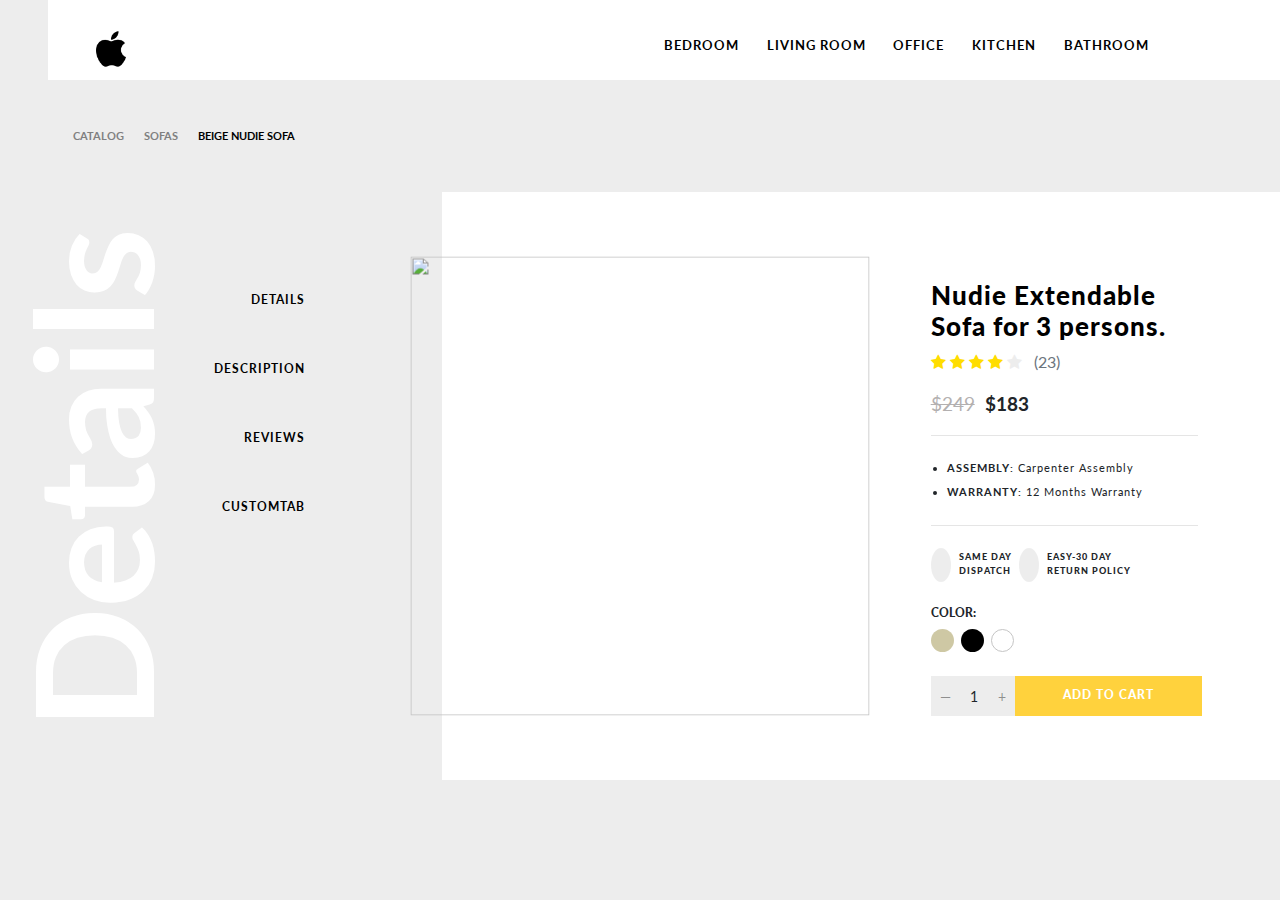
==== index.html @ 27a6d3e3 "part 1 with rwd" ====
<!DOCTYPE html>
<html lang="en">

<head>
    <meta charset="UTF-8">
    <meta name="viewport" content="width=device-width, initial-scale=1.0">
    <meta http-equiv="X-UA-Compatible" content="ie=edge">
    <title>Document</title>
    <link rel="stylesheet" href="https://stackpath.bootstrapcdn.com/bootstrap/4.3.1/css/bootstrap.min.css"
        integrity="sha384-ggOyR0iXCbMQv3Xipma34MD+dH/1fQ784/j6cY/iJTQUOhcWr7x9JvoRxT2MZw1T" crossorigin="anonymous">
    <link rel="stylesheet" href="https://cdnjs.cloudflare.com/ajax/libs/font-awesome/4.7.0/css/font-awesome.min.css">
    <link href="https://fonts.googleapis.com/css?family=Lato:300,300i,400,400i,700,700i,900,900i" rel="stylesheet">
    <link href="https://unpkg.com/ionicons@4.5.5/dist/css/ionicons.min.css" rel="stylesheet">
    <link rel="stylesheet" href="resources/css/app.css">
    <link rel="stylesheet" href="resources/css/queiries.css">

</head>

<body>
    <header class="px-md-5 px-3 pb-2 pt-3 py-md-4 px-sm-4 ml-md-5 bg-white" id="navigation">
        <div class="mobile-menu d-flex justify-content-between d-md-none">
            <div onclick="clickMenu()">
                <a href="#"><i class="icon ion-ios-menu" id="menuButton"></i></a>
            </div>
            <div>
                <a href="#" class="logo"><img src="./resources/images/1_Apple_400.png" alt=""></a>
            </div>
            <div>
                <a href="#" class=""><i class="icon ion-ios-search"></i></a>
                <a href="#" class=""><i class="icon ion-ios-heart-empty"></i></a>
                <a href="#" class=""><i class="icon ion-ios-cart"></i></a>
            </div>
        </div>
        <a href="#" class="navbar-brand d-none d-md-block"><img src="./resources/images/1_Apple_400.png" alt=""></a>
        <div class="d-md-flex text-center justify-content-between  ml-md-auto align-items-center d-none" id="menu">
            <div class="">
                <a href="#" class="">bedroom</a>
            </div>
            <div class="">
                <a href="#" class="">living room</a>
            </div>
            <div class="">
                <a href="#" class="">office</a>
            </div>
            <div class="">
                <a href="#" class="">kitchen</a>
            </div>
            <div class="">
                <a href="#" class="">bathroom</a>
            </div>
            <div class="">
                <a href="#" class=""><i class="icon ion-ios-search"></i></a>
            </div>
            <div class="">
                <a href="#" class=""><i class="icon ion-ios-heart-empty"></i></a>
            </div>
            <div class="">
                <a href="#" class=""><i class="icon ion-ios-cart"></i></a>
            </div>
        </div>
    </header>

    <div class="ml-5 mb-md-5 d-none d-md-block">
        <ul class="directory nav mt-5">
            <li><i class="icon ion-ios-home"></i></li>
            <li><i class="icon ion-ios-play"></i></li>
            <li>CATALOG</li>
            <li><i class="icon ion-ios-play"></i></li>
            <li>SOFAS</li>
            <li><i class="icon ion-ios-play"></i></li>
            <li>BEIGE NUDIE SOFA</li>
        </ul>
    </div>

    <ul class="nav d-md-none" id="product-mobile-menu">
        <li class="active"><a>DETAILS</a></li>
        <li><a href="#">DESCRIPTION</a></li>
        <li><a href="#">REVIEWS</a></li>
        <li><a href="#">RELATED</a></li>
    </ul>

    <div class="container-fluid">
        <div class="row">
            <div class="col-md-2 col-lg-3 col-12 sidebar d-none d-md-block mt-md-5">
                <div class="d-flex flex-column align-items-end">
                    <div class="">
                        <a href="#">DETAILS</a>
                    </div>
                    <div class=""><a href="#">DESCRIPTION</a></div>
                    <div class=""><a href="#">REVIEWS</a></div>
                    <div class=""><a href="#">CUSTOMTAB</a></div>
                    <div class="">
                        <ul class="nav">
                            <li><i class="icon ion-logo-facebook"></i></li>
                            <li><i class="icon ion-logo-twitter"></i></li>
                            <li><i class="icon ion-logo-pinterest"></i></li>
                        </ul>
                    </div>
                </div>
                <div id="menu-options-overlay" class="d-none d-lg-block">
                    <h3>Details</h3>
                </div>
            </div>
            <div class="col-md-1"></div>

            <div class="col-12 col-md-9 col-lg-8 col-sm-12">
                <div class="row bg-white product mt-5 mt-md-0 ml-sm-4 ml-md-0">
                    <div class="col-12 col-md-7 col-sm-6 bg-white product-image">
                        <div class="square">
                            <img src="resources/images/nathan-fertig-249917-unsplash.jpg" class="" alt="">
                        </div>
                    </div>
                    <div class="col-md-5 col-sm-6 col-12 pl-5 pl-sm-0 product-details pt-0 mt-lg-5">
                        <h2><b>Nudie Extendable
                                <br>
                                Sofa for 3 persons.
                            </b>
                        </h2>
                        <div class="ratings">
                            <span class="fa fa-star checked"></span>
                            <span class="fa fa-star checked"></span>
                            <span class="fa fa-star checked"></span>
                            <span class="fa fa-star checked"></span>
                            <span class="fa fa-star"></span>
                            <span class="ml-2 text-muted">(23)</span>
                        </div>
                        <div class="price mt-3">
                            <p>
                                <span class="strikethrough">$249</span> 
                                <span><b>$183</b></span>
                            </p>
                        </div>
                        <hr>
                        <ul class="specification pl-3 py-2">
                            <li class="mb-2"><span class=""><b> ASSEMBLY: </b></span> <span> Carpenter Assembly</span></li>
                            <li><span class=""><b> WARRANTY: </b></span> <span> 12 Months Warranty</span></li>
                        </ul>
                        <hr>
                        <ul class="deliveryAndPolicy nav justify-content-between my-4 pl-0">
                            <li><i class="icon ion-ios-car"></i></li>
                            <li class=""><b>SAME DAY<br>DISPATCH</b></li>
                            <li><i class="icon ion-ios-refresh"></i></li>
                            <li class=""><b>EASY-30 DAY<br>RETURN POLICY</b></li>
                        </ul>
                        <div class="product-color mt-3">
                            <p><b>COLOR:</b></p>
                            <ul class="nav">
                                <li style="background-color: #7969055d;"></li>
                                <li style="background-color: black;"><i class="icon ion-ios-checkmark"></i></li>
                                <li></li>
                            </ul>
                        </div>
                        <ul class="quantity nav my-4">
                            <li style="color: #47474793; cursor: pointer;">&mdash;</li>
                            <li>1</li>
                            <li style="color: #47474793; cursor: pointer;">&#43;</li>
                            <li style="cursor: pointer"><b>ADD TO CART</b></li>
                        </ul>
                    </div>
                </div>
                <!-- <div class="row bg-white ">
                    <div class="col-md-2" style="background-color: #e3e3e3a2"></div>
                    <div class="col-12 col-md-6 bg-white details ">
                        <div class="square">
                            <img src="resources/images/annie-spratt-294447-unsplash.jpg" class="" alt="">
                        </div>
                    </div>
                </div> -->
            </div>
        </div>
    </div>
    <script src="https://code.jquery.com/jquery-3.3.1.slim.min.js"
        integrity="sha384-q8i/X+965DzO0rT7abK41JStQIAqVgRVzpbzo5smXKp4YfRvH+8abtTE1Pi6jizo" crossorigin="anonymous">
    </script>
    <script src="https://cdnjs.cloudflare.com/ajax/libs/popper.js/1.14.7/umd/popper.min.js"
        integrity="sha384-UO2eT0CpHqdSJQ6hJty5KVphtPhzWj9WO1clHTMGa3JDZwrnQq4sF86dIHNDz0W1" crossorigin="anonymous">
    </script>
    <script src="https://stackpath.bootstrapcdn.com/bootstrap/4.3.1/js/bootstrap.min.js"
        integrity="sha384-JjSmVgyd0p3pXB1rRibZUAYoIIy6OrQ6VrjIEaFf/nJGzIxFDsf4x0xIM+B07jRM" crossorigin="anonymous">
    </script>
    <script src="resources/js/app.js"></script>
</body>

</html>
---- resources/css/app.css ----
body {
    font-family: 'Lato', sans-serif;
    background-color: #e3e3e3a2;
    font-size: 14px;
}

/* //navigation// */

header img {
    width: 30px;
    height: auto;
}

header #menu {
    margin-top: -40px;
}

header #menu div:not(:nth-last-child(-n+3)) a {
    color: black;
    letter-spacing: 1px;
    font-weight: 700;
    font-size: 13px;
    text-transform: uppercase;
    text-decoration: none;
    padding: 3px 0;
}

header #menu div:hover:not(:nth-last-child(-n+3)) {
    background: linear-gradient(to bottom, white 40%, #ffdd0096);
}

#navigation .icon {
    font-size: 24px;
    color: black;
}

div#menu {
    width: 50%;
}
/* product mobile menu */

#product-mobile-menu {
    border-top: 1px solid #e3e3e3a2;
    background: white;
    margin-bottom: 1rem;
}
#product-mobile-menu li {
    padding: 15px 0;
    font-size: 0.8rem;  
    font-weight: 700;   
    width: 25%;
    text-align: center;
}

#product-mobile-menu li a {
    color: black;
    text-decoration: none;
}

#product-mobile-menu .active {
    background: #ffdd00;
    color: white;
}

#product-mobile-menu .active a{
    color: white;
}


/* breadcrumb  */

.directory li {
    margin: 0 5px;
    font-size: 80%;
    font-weight: bold;
    color: gray;
}

.directory li:first-of-type .icon {
    font-size: 16px;
    vertical-align: top;
}

.directory li:last-child {
    color: black;
}

.directory li:first-child {
    color: black;
}

.directory li:not(:first-child) i {
    color: #ffdd00;
}


/* sidebar */

.sidebar {
    position: sticky;
    top: 16rem;
    z-index: 1000;
    height: calc(100vh - 18rem);
}

.sidebar div {
    margin: 1.5rem 0;
}

.sidebar div a {
    text-decoration: none;
    color: black;
    font-weight: bold;
    letter-spacing: 1px;
    font-size: 85%;
}

.sidebar div ul li {
    margin-left: 25px;
}

.sidebar .icon {
    font-size: 24px;
}

#menu-options-overlay {
    position: absolute;
    top: 35%;
    left: 30%;
    transform: translate(-50%, -50%) rotate(-90deg);
}

#menu-options-overlay h3 {
    font-size: 18vh;
    font-weight: bold;
    color: white;
}


/* //product-details */

.product {
    padding-top: 40px;
    padding-bottom: 40px;
}
.square {
    position: relative;
    width: 100%;
    top: 50%;
    left: 50%;
    transform: translate(-50%, -50%);
    padding-bottom: 100%;
}

.square img {
    position: absolute;
    width: 100%;
    height: 100%;
    left: -10%;
}

.product-details h2 {
    font-size: 1.6rem;
    font-weight: 700;
    letter-spacing: 1px;
    color: black;
}

.ratings span {
    font-size: 16px;
}

.ratings span:nth-of-type(5) {
    color: #e3e3e3a2;
}

.checked {
    color: #ffdd00;
}

.price {
    font-size: 1.2rem;
}

.strikethrough {
    text-decoration: line-through;
    color: #b3b0b0;
    margin-right: 5px;
}

hr {
    color: #e3e3e3a2;
    width: 80%;
    margin-left: 0;
}

.specification {
    font-size: 0.7rem;
    letter-spacing: 1px;
}

.deliveryAndPolicy {
    max-width: 60%;
}
.deliveryAndPolicy .icon {
    padding: 5px 10px;
    text-align: center;
    background: #e3e3e3a2;
    border-radius: 50%;
    font-size: 20px;
    vertical-align: middle;
}

.deliveryAndPolicy li {
    font-size: 9px;
    font-weight: 700;
    letter-spacing: 1px;
}

.product-color ul li {
    height: 23px;
    width: 23px;
    border-radius: 50%;
    margin-right: 7px;
    position: relative;
}

.product-color ul li i {
    position: absolute;
    top: 50%;
    left: 50%;
    transform: translate(-50%,-50%);
    font-size: 24px;
    color: white;
}

.product-color ul li:last-of-type {
    border: 1px solid #c5c5c5;
}
.product-color p {
    font-weight: 700;
    font-size: 12px;
    margin-bottom: 7px;
}

.quantity li:not(:last-of-type) {
    background-color: #e3e3e3a2;
    padding: 0.6rem 0.6rem;
}

.quantity li:last-of-type {
    padding: 0.6rem  3rem;
    background: #ffc400c2;
    color: white;
    letter-spacing: 1px;
    font-size: 12px;
    font-weight: bold;
}
---- resources/css/queiries.css ----
@media (max-width: 1200px) {
    div#menu {
        width: 60%;
    }

    .deliveryAndPolicy {
        max-width: 90%;
    }

    .quantity li:not(:last-of-type) {
        padding: 0.4rem 0.4rem;
    }

    .quantity li:last-of-type {
        padding: 0.4rem 2rem;
    }
}

@media (max-width: 992px) {
    div#menu {
        width: 75%;
    }

    .sidebar div ul li {
        margin-left: 10px;
    }

    .product-details h2 {
        font-size: 1.4rem;
    }

    .deliveryAndPolicy .icon {
        padding: 4px 8px;
        font-size: 16px;
        vertical-align: middle;
    }

    .deliveryAndPolicy {
        max-width: 95%;
    }

    .quantity li:not(:last-of-type) {
        padding: 0.3rem 0.3rem;
    }

    .quantity li:last-of-type {
        padding: 0.3rem 1.5rem;
    }

    .product-color ul li {
        height: 15px;
        width: 15px;
    }
}


@media (max-width: 768px) {
    #navigation .mobile-menu .icon {
        padding: 0 8px;
    }

    #menu div:nth-last-child(-n+3) {
        display: none;
    }

    div#menu {
        width: 100%;
        margin-top: 1rem;
    }

    #menu div {
        padding: 5px 0;
    }

    .icon.ion-ios-close {
        font-size: 32px;
    }
}

@media (max-width: 576px) {
    .product {
        margin-left: 4px;
        margin-right: 4px;
    }
    .square img {
        top: -20%;
        left: 0;
    }

    .product-details h2 {
        font-size: 1.6rem;
    }
    .deliveryAndPolicy {
        max-width: 80%;
    }
}
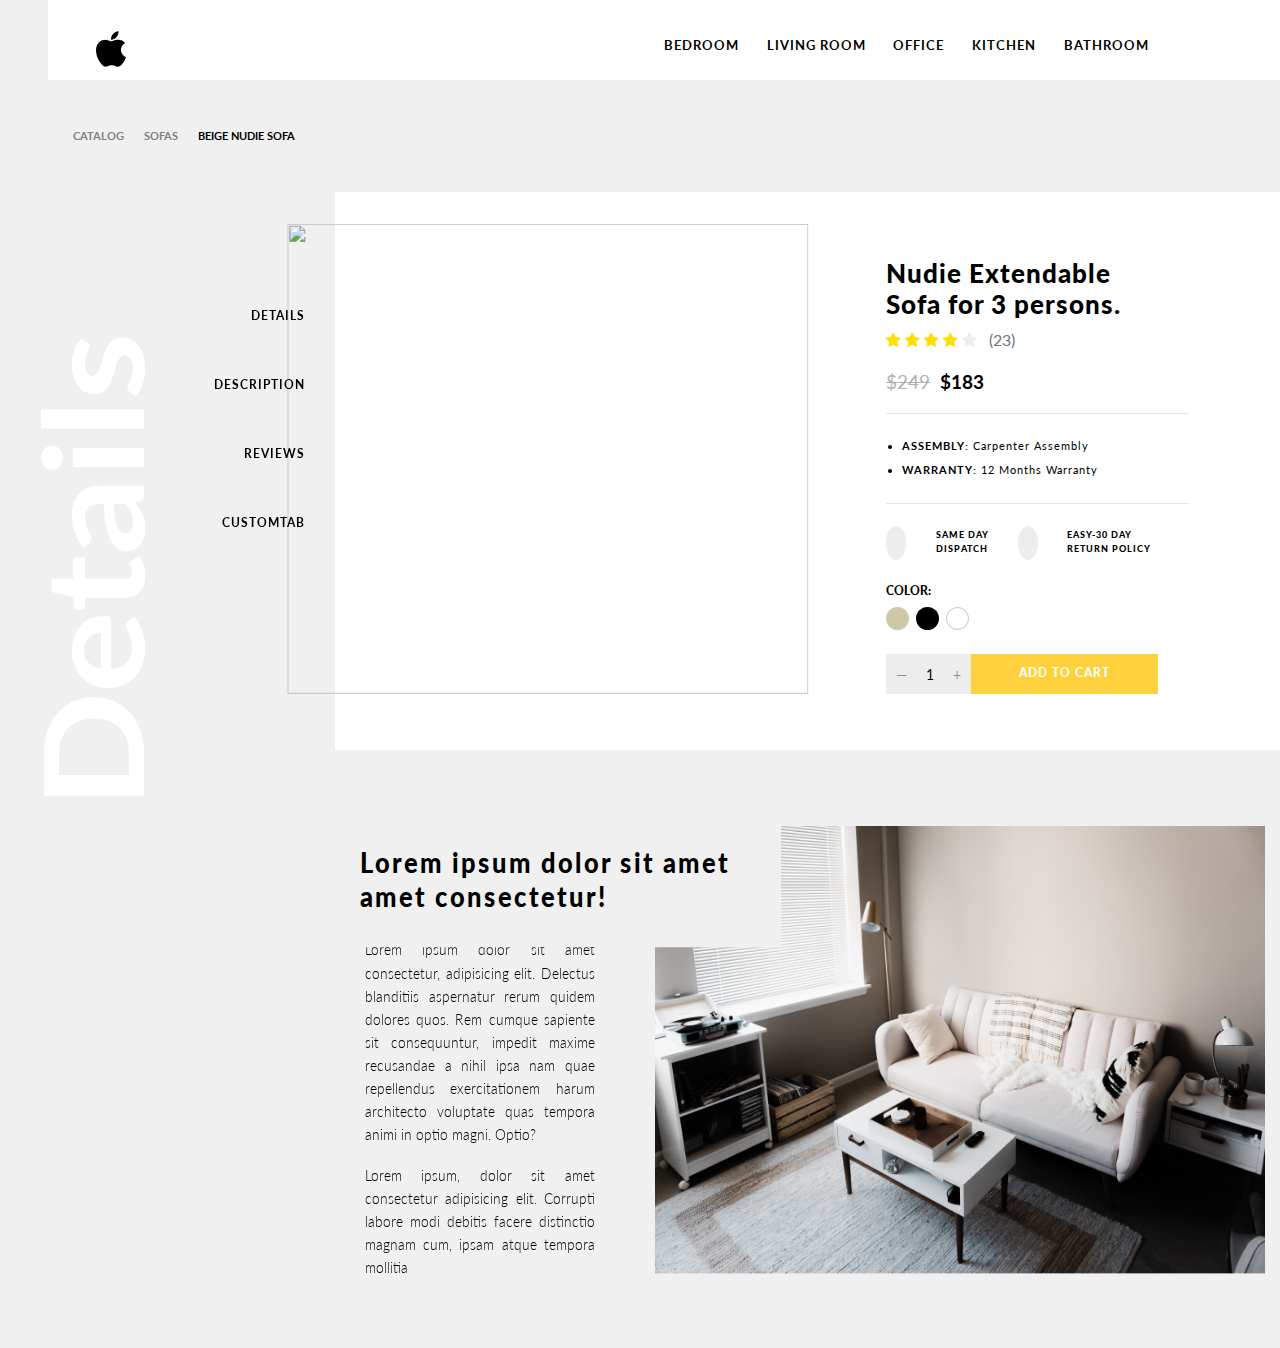
==== commit 9ef776db: "second section completed" ====
--- a/index.html
+++ b/index.html
@@ -17,12 +17,12 @@
 </head>
 
 <body>
-    <header class="px-md-5 px-3 pb-2 pt-3 py-md-4 px-sm-4 ml-md-5 bg-white" id="navigation">
+    <header class="px-md-5 px-3 pb-2 pt-3 py-md-4 px-sm-4 ml-sm-5 bg-white" id="navigation">
         <div class="mobile-menu d-flex justify-content-between d-md-none">
             <div onclick="clickMenu()">
                 <a href="#"><i class="icon ion-ios-menu" id="menuButton"></i></a>
             </div>
-            <div>
+            <div class="logo-overlay">
                 <a href="#" class="logo"><img src="./resources/images/1_Apple_400.png" alt=""></a>
             </div>
             <div>
@@ -60,7 +60,7 @@
         </div>
     </header>
 
-    <div class="ml-5 mb-md-5 d-none d-md-block">
+    <div class="ml-5 mb-md-5 d-none d-md-block ">
         <ul class="directory nav mt-5">
             <li><i class="icon ion-ios-home"></i></li>
             <li><i class="icon ion-ios-play"></i></li>
@@ -72,7 +72,7 @@
         </ul>
     </div>
 
-    <ul class="nav d-md-none" id="product-mobile-menu">
+    <ul class="nav d-md-none mb-4 mb-sm-0 ml-sm-5" id="product-mobile-menu">
         <li class="active"><a>DETAILS</a></li>
         <li><a href="#">DESCRIPTION</a></li>
         <li><a href="#">REVIEWS</a></li>
@@ -101,10 +101,11 @@
                     <h3>Details</h3>
                 </div>
             </div>
-            <div class="col-md-1"></div>
-
-            <div class="col-12 col-md-9 col-lg-8 col-sm-12">
-                <div class="row bg-white product mt-5 mt-md-0 ml-sm-4 ml-md-0">
+            <!-- <div class="col-md-2 col-lg-3"></div> -->
+            <!-- <div class="col-md-1"></div> -->
+
+            <div class="col-12 col-md-10 col-lg-9 col-sm-12">
+                <div class="row bg-white product my-5 mt-md-0 ml-sm-5 ml-md-0">
                     <div class="col-12 col-md-7 col-sm-6 bg-white product-image">
                         <div class="square">
                             <img src="resources/images/nathan-fertig-249917-unsplash.jpg" class="" alt="">
@@ -126,13 +127,14 @@
                         </div>
                         <div class="price mt-3">
                             <p>
-                                <span class="strikethrough">$249</span> 
+                                <span class="strikethrough">$249</span>
                                 <span><b>$183</b></span>
                             </p>
                         </div>
                         <hr>
                         <ul class="specification pl-3 py-2">
-                            <li class="mb-2"><span class=""><b> ASSEMBLY: </b></span> <span> Carpenter Assembly</span></li>
+                            <li class="mb-2"><span class=""><b> ASSEMBLY: </b></span> <span> Carpenter Assembly</span>
+                            </li>
                             <li><span class=""><b> WARRANTY: </b></span> <span> 12 Months Warranty</span></li>
                         </ul>
                         <hr>
@@ -158,14 +160,37 @@
                         </ul>
                     </div>
                 </div>
-                <!-- <div class="row bg-white ">
-                    <div class="col-md-2" style="background-color: #e3e3e3a2"></div>
-                    <div class="col-12 col-md-6 bg-white details ">
-                        <div class="square">
-                            <img src="resources/images/annie-spratt-294447-unsplash.jpg" class="" alt="">
-                        </div>
-                    </div>
-                </div> -->
+                <div class="row description">
+                    <div class="col-sm-5 col-lg-4 col-md-5 description-text">
+                        <p class="d-none d-sm-block">Lorem ipsum dolor sit amet consectetur, adipisicing elit. Delectus
+                            blanditiis aspernatur rerum quidem dolores quos. Rem cumque sapiente sit consequuntur,
+                            impedit maxime recusandae a nihil ipsa nam quae repellendus exercitationem harum architecto
+                            voluptate quas tempora animi in optio magni. Optio?</p>
+                        <p class="d-none d-lg-block">Lorem ipsum, dolor sit amet consectetur adipisicing elit. Corrupti
+                            labore modi debitis facere distinctio magnam cum, ipsam atque tempora mollitia</p>
+                        <p class="d-none d-md-block d-lg-none">Lorem ipsum dolor, sit amet consectetur adipisicing elit.
+                            Impedit, doloribus.</p>
+                    </div>
+                    <div class="col-sm-7 col-lg-8 col-md-7 description-image">
+                        <img src="./resources/images/ian-dooley-331063-unsplash.jpg" class="" alt="">
+                        <div class="description-heading mt-5 mb-2 d-sm-none">
+                            <h2><b>Lorem ipsum dolor sit amet consectetur!</b></h2>
+                        </div>
+                        <div class="description-text">
+                            <p class="d-sm-none">Lorem ipsum dolor sit amet consectetur, adipisicing elit. Delectus
+                                blanditiis aspernatur rerum quidem dolores quos. Rem cumque sapiente sit consequuntur,
+                                impedit maxime recusandae a nihil ipsa nam quae repellendus exercitationem harum
+                                architecto voluptate quas tempora animi in optio magni. Optio?</p>
+                            <p class="d-sm-none">Lorem ipsum dolor sit amet consectetur adipisicing elit. Alias,
+                                architecto!</p>
+                        </div>
+                    </div>
+
+                    <div class="description-heading d-none d-sm-block">
+                        <h2><b>Lorem ipsum dolor sit amet amet consectetur!</b></h2>
+                    </div>
+
+                </div>
             </div>
         </div>
     </div>
--- a/resources/css/app.css
+++ b/resources/css/app.css
@@ -1,7 +1,9 @@
 body {
     font-family: 'Lato', sans-serif;
-    background-color: #e3e3e3a2;
+    /* background-color: #e3e3e3a2; */
+    background-color: #f0f0f0;
     font-size: 14px;
+    color: black;
 }
 
 /* //navigation// */
@@ -37,6 +39,22 @@
 div#menu {
     width: 50%;
 }
+
+#navigation .mobile-menu .icon {
+    padding: 0 7px;
+}
+
+.mobile-menu {
+    position: relative;
+}
+
+.logo-overlay {
+    position: absolute;
+    top: 50%;
+    left: 50%;
+    transform: translate(-50%, -50%);
+}
+
 /* product mobile menu */
 
 #product-mobile-menu {
@@ -44,10 +62,11 @@
     background: white;
     margin-bottom: 1rem;
 }
+
 #product-mobile-menu li {
     padding: 15px 0;
-    font-size: 0.8rem;  
-    font-weight: 700;   
+    font-size: 0.8rem;
+    font-weight: 700;
     width: 25%;
     text-align: center;
 }
@@ -62,10 +81,9 @@
     color: white;
 }
 
-#product-mobile-menu .active a{
-    color: white;
-}
-
+#product-mobile-menu .active a {
+    color: white;
+}
 
 /* breadcrumb  */
 
@@ -100,7 +118,9 @@
     position: sticky;
     top: 16rem;
     z-index: 1000;
-    height: calc(100vh - 18rem);
+    height: calc(100vh - 16rem);
+    /* top: 25%;
+    z-index:100; */
 }
 
 .sidebar div {
@@ -125,24 +145,26 @@
 
 #menu-options-overlay {
     position: absolute;
-    top: 35%;
+    top: 45%;
     left: 30%;
     transform: translate(-50%, -50%) rotate(-90deg);
 }
 
 #menu-options-overlay h3 {
-    font-size: 18vh;
+    font-size: 17vh;
     font-weight: bold;
     color: white;
+    transform: scaleY(0.9);
 }
 
 
 /* //product-details */
 
 .product {
-    padding-top: 40px;
-    padding-bottom: 40px;
-}
+    padding-top: 18px;
+    padding-bottom: 18px;
+}
+
 .square {
     position: relative;
     width: 100%;
@@ -155,8 +177,10 @@
 .square img {
     position: absolute;
     width: 100%;
-    height: 100%;
-    left: -10%;
+    height: 95%;
+    left: -12%;
+    top: 50%;
+    transform: translateY(-50%);
 }
 
 .product-details h2 {
@@ -200,8 +224,9 @@
 }
 
 .deliveryAndPolicy {
-    max-width: 60%;
-}
+    max-width: 70%;
+}
+
 .deliveryAndPolicy .icon {
     padding: 5px 10px;
     text-align: center;
@@ -229,7 +254,7 @@
     position: absolute;
     top: 50%;
     left: 50%;
-    transform: translate(-50%,-50%);
+    transform: translate(-50%, -50%);
     font-size: 24px;
     color: white;
 }
@@ -237,6 +262,7 @@
 .product-color ul li:last-of-type {
     border: 1px solid #c5c5c5;
 }
+
 .product-color p {
     font-weight: 700;
     font-size: 12px;
@@ -249,10 +275,52 @@
 }
 
 .quantity li:last-of-type {
-    padding: 0.6rem  3rem;
+    padding: 0.6rem 3rem;
     background: #ffc400c2;
     color: white;
     letter-spacing: 1px;
     font-size: 12px;
     font-weight: bold;
+}
+
+/*description*/
+.description {
+    position: relative;
+    /* height: 80vh; */
+    /* margin: 6rem 0; */
+    margin-top: 6rem;
+    margin-bottom: 6rem;
+    transform: scaleY(1.1);
+    background-color: #f0f0f0;
+}
+
+.description-text p {
+    position: relative;
+    top: 25%;
+    padding: 0 30px;
+    text-align: justify;
+    font-weight: 300;
+    /* max-height: 70%; */
+}
+
+.description-image img {
+    height: 100%;
+    width: 100%;
+}
+
+.description-heading {
+    position: absolute;
+    top: -1%;
+    left: 0;
+    background: #f0f0f0;
+    z-index: 100;
+    width: 48%;
+    padding: 1.4rem 0;
+}
+
+.description-heading h2 {
+    font-size: 1.6rem;
+    font-weight: 700;
+    letter-spacing: 2px;
+    padding-left: 40px;
 }--- a/resources/css/queiries.css
+++ b/resources/css/queiries.css
@@ -13,6 +13,21 @@
 
     .quantity li:last-of-type {
         padding: 0.4rem 2rem;
+    }
+
+    .description-text p {
+        font-size: 0.84rem;
+        ;
+    }
+
+    .description-heading {
+        width: 52%;
+        padding: 0.8rem 0;
+    }
+
+    .description-heading h2 {
+        font-size: 1.5rem;
+        letter-spacing: 1px;
     }
 }
 
@@ -51,12 +66,27 @@
         height: 15px;
         width: 15px;
     }
+
+    .description-text p {
+        font-size: 0.84rem;
+        padding: 0 15px;
+        top: 30%;
+    }
+
+    .description-heading {
+        width: 58%;
+        padding: 0.7rem 0;
+    }
+
+    .description-heading h2 {
+        font-size: 1.5rem;
+    }
 }
 
 
 @media (max-width: 768px) {
     #navigation .mobile-menu .icon {
-        padding: 0 8px;
+        padding: 0 13px;
     }
 
     #menu div:nth-last-child(-n+3) {
@@ -75,6 +105,28 @@
     .icon.ion-ios-close {
         font-size: 32px;
     }
+    .square img {
+        left: -16%;
+    }
+    .description {
+        margin-top: 5rem;
+        margin-bottom: 5rem;
+    }
+
+    .description-text p {
+        font-size: 0.84rem;
+        padding: 0 15px;
+    }
+
+    .description-heading {
+        width: 56%;
+        padding: 0.5rem 0;
+    }
+
+    .description-heading h2 {
+        font-size: 1.2rem;
+        padding-left: 30px;
+    }
 }
 
 @media (max-width: 576px) {
@@ -82,15 +134,48 @@
         margin-left: 4px;
         margin-right: 4px;
     }
+
     .square img {
-        top: -20%;
+        top: 32%;
         left: 0;
     }
 
     .product-details h2 {
         font-size: 1.6rem;
     }
+
     .deliveryAndPolicy {
         max-width: 80%;
     }
+
+    .description {
+        margin: 0 4px;
+        margin-top: 5rem;
+        margin-bottom: 5rem;
+        background-color: white;
+        transform: scale(1);
+    }
+
+    .description-image img {
+        width: 100%;
+        height: auto;
+    }
+
+    .description-text p {
+        font-size: 0.84rem;
+        padding: 0;
+        padding-right: 20px;
+    }
+
+    .description-heading {
+        position: relative;
+        width: 100%;
+        background: white;
+    }
+
+    .description-heading h2 {
+        font-size: 1.5rem;
+        padding: 0;
+        line-height: 30px;
+    }
 }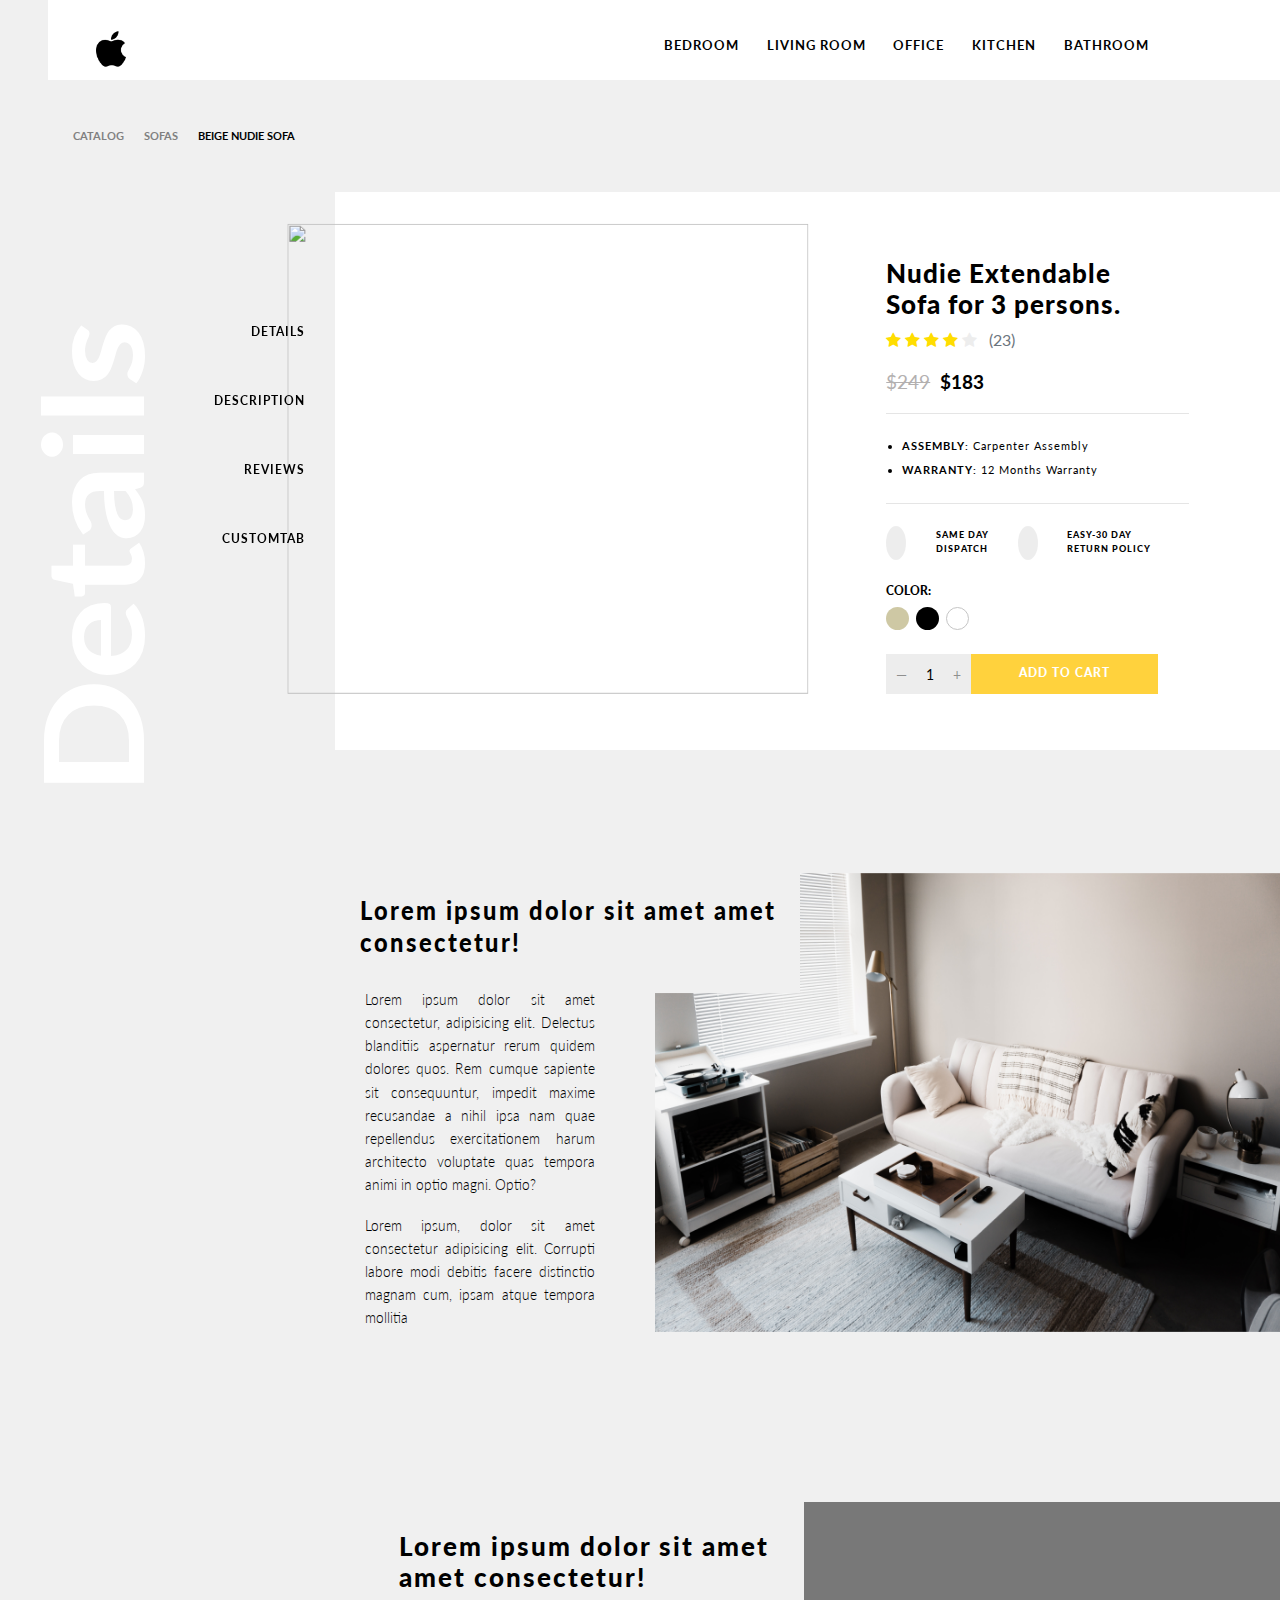
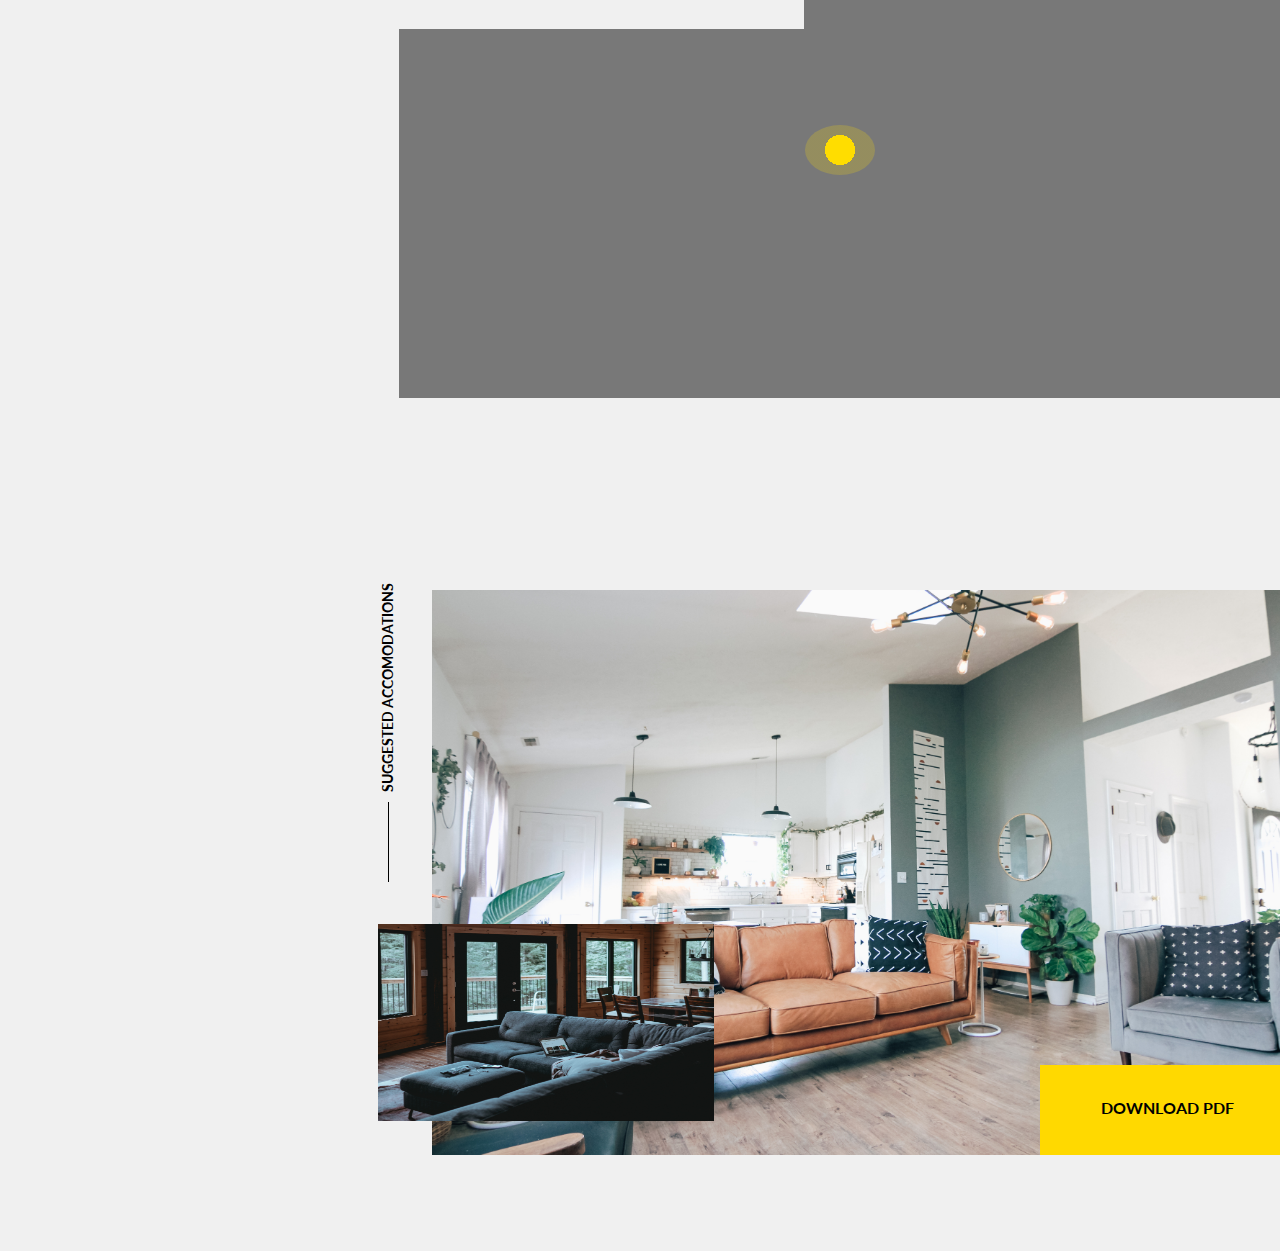
==== commit 9ddccd4a: "till extra photo" ====
--- a/index.html
+++ b/index.html
@@ -105,7 +105,7 @@
             <!-- <div class="col-md-1"></div> -->
 
             <div class="col-12 col-md-10 col-lg-9 col-sm-12">
-                <div class="row bg-white product my-5 mt-md-0 ml-sm-5 ml-md-0">
+                <div class="row bg-white product  mt-md-0 ml-sm-5 ml-md-0">
                     <div class="col-12 col-md-7 col-sm-6 bg-white product-image">
                         <div class="square">
                             <img src="resources/images/nathan-fertig-249917-unsplash.jpg" class="" alt="">
@@ -166,12 +166,12 @@
                             blanditiis aspernatur rerum quidem dolores quos. Rem cumque sapiente sit consequuntur,
                             impedit maxime recusandae a nihil ipsa nam quae repellendus exercitationem harum architecto
                             voluptate quas tempora animi in optio magni. Optio?</p>
-                        <p class="d-none d-lg-block">Lorem ipsum, dolor sit amet consectetur adipisicing elit. Corrupti
+                        <p class="d-none d-xl-block">Lorem ipsum, dolor sit amet consectetur adipisicing elit. Corrupti
                             labore modi debitis facere distinctio magnam cum, ipsam atque tempora mollitia</p>
                         <p class="d-none d-md-block d-lg-none">Lorem ipsum dolor, sit amet consectetur adipisicing elit.
                             Impedit, doloribus.</p>
                     </div>
-                    <div class="col-sm-7 col-lg-8 col-md-7 description-image">
+                    <div class="col-sm-7 col-lg-8 col-md-7 description-image pr-sm-0">
                         <img src="./resources/images/ian-dooley-331063-unsplash.jpg" class="" alt="">
                         <div class="description-heading mt-5 mb-2 d-sm-none">
                             <h2><b>Lorem ipsum dolor sit amet consectetur!</b></h2>
@@ -190,6 +190,43 @@
                         <h2><b>Lorem ipsum dolor sit amet amet consectetur!</b></h2>
                     </div>
 
+                </div>
+                <div class="row product-video">
+                    <div class="col-12 pr-sm-0">
+                        <div class="embed-responsive embed-responsive-16by9">
+                            <video id="myVideo"
+                                src="./resources/videos/Sofa Set For living Room 2018 I Living room interior design.mp4"
+                                type="video/mp4">"></video>
+                            <div class="video-overlay"></div>
+                            <div class="play-button-overlay">
+                                <a href="#" id="play" onclick="play(event);"><i class="icon ion-ios-play"></i></a>
+                            </div>
+                            <div class="video-title-overlay d-none d-sm-block">
+                                <h2><b>Lorem ipsum dolor sit amet amet consectetur!</b></h2>
+                            </div>
+                        </div>
+                        <div class="video-title d-sm-none mt-5 mb-2">
+                            <h2><b>Lorem ipsum dolor sit amet amet consectetur!</b></h2>
+                        </div>
+                    </div>
+                </div>
+
+                <div class="row ">
+                    <div class="col-12 pr-sm-0 extra-photo">
+                        <div class="background-photo">
+                            <img src="./resources/images/kara-eads-1506373-unsplash.jpg"
+                                class="img-fluid d-none d-sm-block" alt="">
+                            <div class="image-overlay">
+                                <img src="./resources/images/annie-spratt-294447-unsplash.jpg" class="" alt="">
+                            </div>
+                            <div class="download-pdf">
+                                <a href="#"><i class="icon ion-ios-download"></i> DOWNLOAD PDF</a>
+                            </div>
+                            <div class="text-overlay d-sm-none d-lg-block">
+                                <P><span>SUGGESTED ACCOMODATIONS</span></P>
+                            </div>
+                        </div>
+                    </div>
                 </div>
             </div>
         </div>
--- a/resources/css/app.css
+++ b/resources/css/app.css
@@ -116,9 +116,9 @@
 
 .sidebar {
     position: sticky;
-    top: 16rem;
+    top: 17rem;
     z-index: 1000;
-    height: calc(100vh - 16rem);
+    height: calc(100vh - 20rem);
     /* top: 25%;
     z-index:100; */
 }
@@ -161,6 +161,8 @@
 /* //product-details */
 
 .product {
+    margin-bottom: 9rem;
+    margin-top: 5rem;
     padding-top: 18px;
     padding-bottom: 18px;
 }
@@ -291,6 +293,7 @@
     margin-top: 6rem;
     margin-bottom: 6rem;
     transform: scaleY(1.1);
+    padding-right: 0px;
     background-color: #f0f0f0;
 }
 
@@ -314,13 +317,137 @@
     left: 0;
     background: #f0f0f0;
     z-index: 100;
-    width: 48%;
-    padding: 1.4rem 0;
+    width: 50%;
+    padding: 1.5rem 0;
 }
 
 .description-heading h2 {
-    font-size: 1.6rem;
+    font-size: 1.5rem;
     font-weight: 700;
     letter-spacing: 2px;
     padding-left: 40px;
+}
+
+/*product-vide */
+
+.product-video {
+    padding: 6rem 0;
+    padding-left: 4rem;
+}
+
+.video-overlay {
+    position: absolute;
+    top: 0;
+    left: 0;
+    width: 100%;
+    height: 100%;
+    z-index: 10;
+    background-color: rgba(0, 0, 0, 0.5);
+}
+
+.video-title-overlay {
+    position: absolute;
+    top: 0;
+    left: 0;
+    width: 46%;
+    z-index: 11;
+    background-color: #f0f0f0;
+}
+
+.video-title-overlay h2 {
+    font-weight: 700;
+    padding: 1.8rem 0;
+    letter-spacing: 2px;
+    font-size: 1.6rem;
+    padding-right: 20px;
+}
+
+.play-button-overlay {
+    position: absolute;
+    top: 50%;
+    left: 50%;
+    transform: translate(-50%, -50%);
+    z-index: 20;
+}
+
+.product-video a i.icon {
+    color: black;
+    position: absolute;
+    top: 50%;
+    left: 50%;
+    transform: translate(-50%, -50%);
+    font-size: 16px;
+    padding: 25px 35px;
+    border-radius: 50%;
+    background-image:
+        radial-gradient(circle closest-side,
+            #ffdd00 60%,
+            #ffdd0036 40%);
+}
+
+/*extra photo */
+.extra-photo {
+    margin: 6rem 0;
+    padding-left: 7rem;
+}
+
+.image-overlay img {
+    position: absolute;
+    top: 59%;
+    left: 6%;
+    width: 35%;
+    height: 35%;
+}
+
+.download-pdf {
+    position: absolute;
+    top: 84%;
+    left: 75%;
+    width: 25%;
+    height: 16%;
+    background-color: #ffd900;
+    color: black;
+    text-decoration: none;
+    text-align: center;
+    font-weight: 700;
+    font-size: 16px;
+}
+
+.download-pdf a {
+    position: absolute;
+    top: 50%;
+    left: 50%;
+    transform: translate(-50%, -50%);
+    width: 100%;
+    color: black;
+    text-decoration: none;
+}
+
+.download-pdf a .icon {
+    font-size: 32px;
+    margin-right: 15px;
+    vertical-align: middle;
+}
+
+.text-overlay {
+    position: absolute;
+    top: 14%;
+    left: -3%;
+    transform: rotate(-90deg);
+}
+
+.text-overlay p span {
+    font-weight: 700;
+    position: relative;
+    display: inline-block;
+}
+
+.text-overlay span::before {
+    content: "";
+    position: absolute;
+    top: 11px;
+    right: 100%;
+    margin-right: 10px;
+    width: 80px;
+    border-bottom: 1px solid black;
 }--- a/resources/css/queiries.css
+++ b/resources/css/queiries.css
@@ -29,6 +29,19 @@
         font-size: 1.5rem;
         letter-spacing: 1px;
     }
+
+    .extra-photo img {
+        transform: scaleY(1.1);
+    }
+
+    .image-overlay img {
+        top: 65%;
+        left: 8%;
+    }
+
+    .download-pdf {
+        top: 89%;
+    }
 }
 
 @media (max-width: 992px) {
@@ -38,6 +51,11 @@
 
     .sidebar div ul li {
         margin-left: 10px;
+    }
+
+    .product {
+        margin-bottom: 8rem;
+        margin-top: 5rem;
     }
 
     .product-details h2 {
@@ -80,6 +98,36 @@
 
     .description-heading h2 {
         font-size: 1.5rem;
+        padding-left: 30px;
+    }
+
+    .video-title-overlay {
+        width: 50%;
+    }
+
+    .video-title-overlay h2 {
+        letter-spacing: 1px;
+        padding: 1.2rem 0;
+        padding-right: 15px;
+    }
+
+    .product-video a i.icon {
+        padding: 15px 25px;
+    }
+
+    .extra-photo {
+        margin-top: 5rem;
+        padding-left: 5rem;
+    }
+
+    .image-overlay img {
+        top: 59%;
+        left: 5%;
+    }
+
+    .download-pdf a .icon {
+        margin-right: 10px;
+        font-size: 24px;
     }
 }
 
@@ -102,12 +150,19 @@
         padding: 5px 0;
     }
 
+    .product {
+        margin-bottom: 7rem;
+        margin-top: 4rem;
+    }
+
     .icon.ion-ios-close {
         font-size: 32px;
     }
+
     .square img {
         left: -16%;
     }
+
     .description {
         margin-top: 5rem;
         margin-bottom: 5rem;
@@ -127,12 +182,47 @@
         font-size: 1.2rem;
         padding-left: 30px;
     }
+
+    .product-video {
+        padding: 4rem 0;
+        padding-left: 2rem;
+    }
+
+    .video-title-overlay h2 {
+        padding: 1rem 0;
+        font-size: 1.3rem;
+        padding-right: 15px;
+    }
+
+    .extra-photo {
+        padding-left: 3rem;
+        margin-top: 4rem;
+    }
+
+    .image-overlay img {
+        top: 59%;
+        left: 3%;
+    }
+
+    .download-pdf a {
+        font-size: 12px;
+    }
+
+    .download-pdf a .icon {
+        margin-right: 5px;
+        font-size: 20px;
+    }
 }
 
 @media (max-width: 576px) {
+    #navigation .mobile-menu .icon {
+        padding: 0 8px;
+    }
+
     .product {
         margin-left: 4px;
         margin-right: 4px;
+        margin-bottom: 5rem;
     }
 
     .square img {
@@ -159,6 +249,10 @@
     .description-image img {
         width: 100%;
         height: auto;
+    }
+
+    .description-image {
+        padding-bottom: 2rem;
     }
 
     .description-text p {
@@ -178,4 +272,63 @@
         padding: 0;
         line-height: 30px;
     }
+
+    .product-video {
+        padding: 0 0;
+        padding-bottom: 2rem;
+        margin: 0 4px;
+        margin-top: 5rem;
+        margin-bottom: 5rem;
+        background-color: white;
+    }
+
+    .video-title h2 {
+        font-weight: 700;
+        padding: 0;
+        font-size: 1.5rem;
+        line-height: 30px;
+        width: 100%;
+    }
+
+    .extra-photo {
+        margin-top: 1rem;
+    }
+
+    .background-photo {
+        background-image: url('../images/kara-eads-1506373-unsplash.jpg');
+        background-color: #cccccc;
+        height: 90vh;
+        background-position: center;
+        background-repeat: no-repeat;
+        background-size: cover;
+        position: relative;
+    }
+
+    .image-overlay img {
+        top: 60%;
+        left: -9%;
+        width: 100%;
+        height: 30%;
+    }
+
+    .text-overlay {
+        top: 14%;
+        left: -35%;
+    }
+
+    .download-pdf {
+        top: 0;
+        left: 25%;
+        width: 75%;
+        height: 17%;
+    }
+
+    .download-pdf a {
+        font-size: 1rem;
+    }
+
+    .download-pdf a .icon {
+        margin-right: 15px;
+        font-size: 32px;
+    }
 }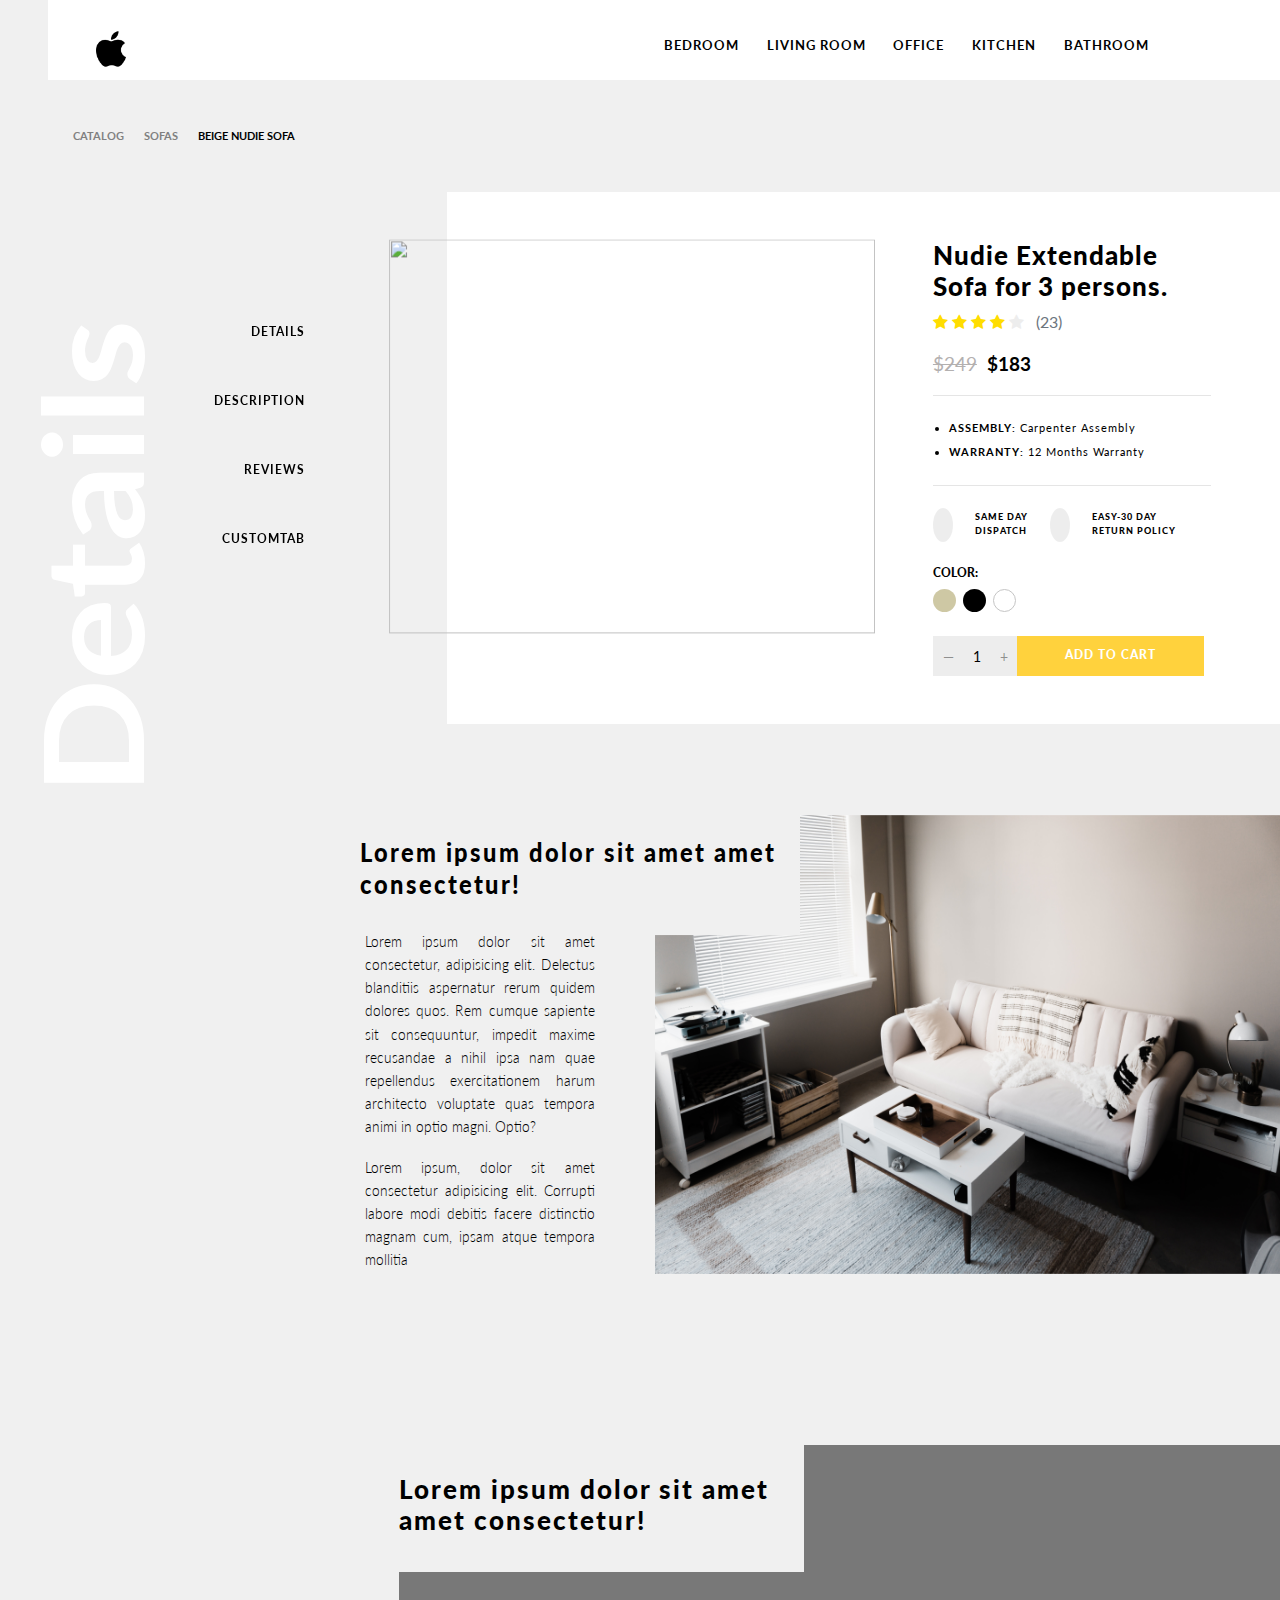
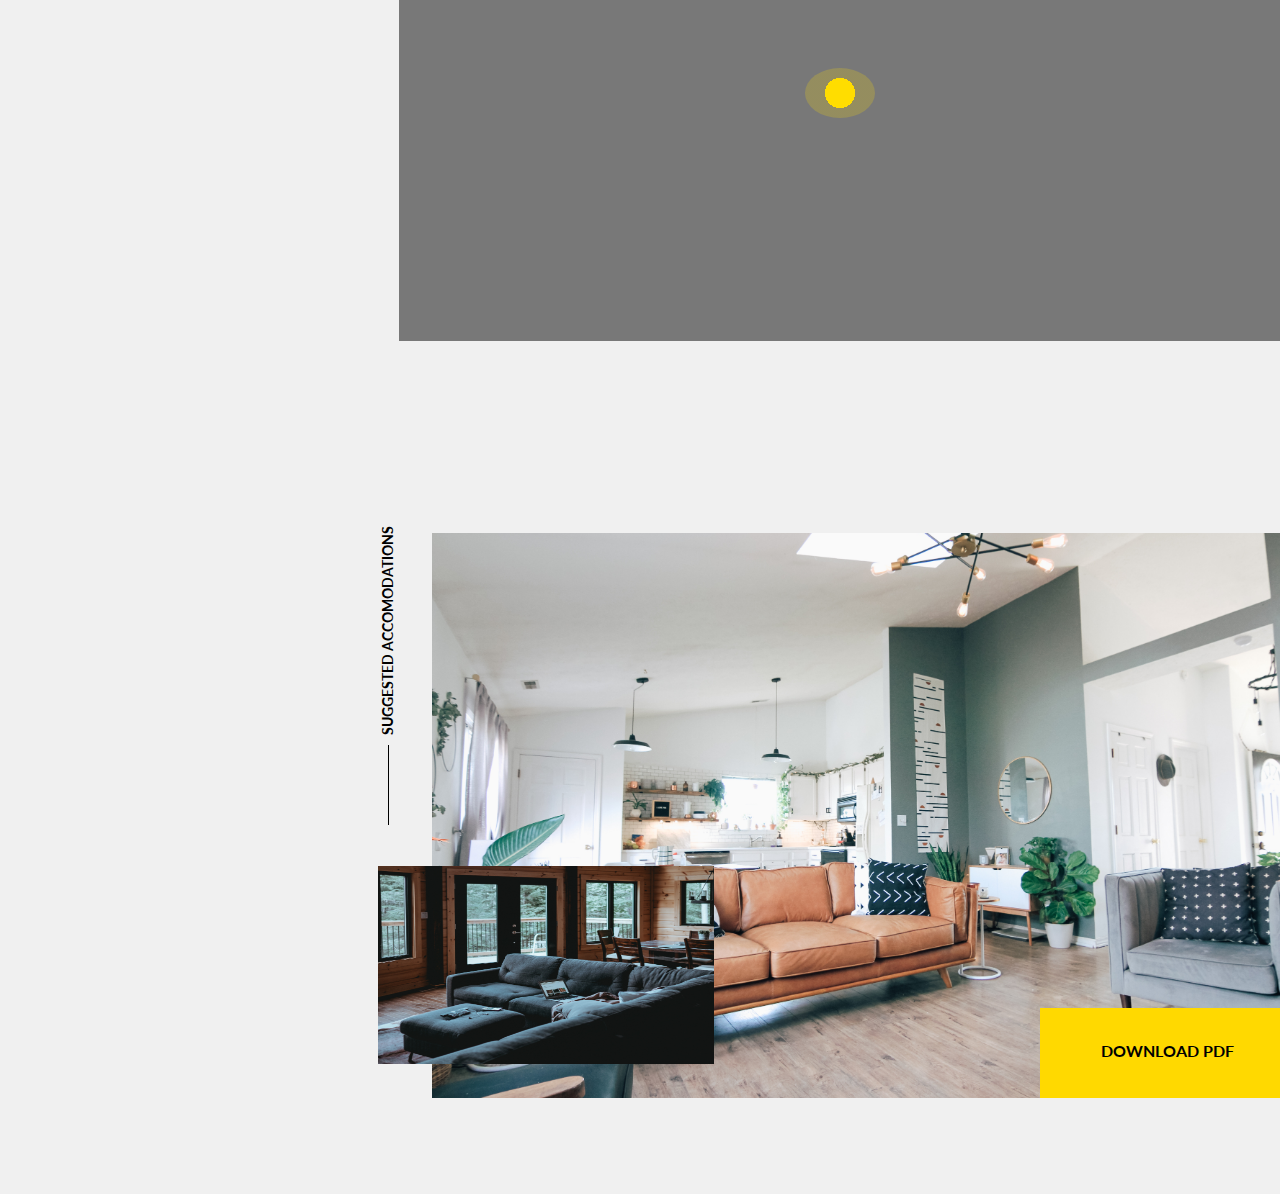
==== commit 7360650c: "extra-photo final" ====
--- a/index.html
+++ b/index.html
@@ -105,13 +105,13 @@
             <!-- <div class="col-md-1"></div> -->
 
             <div class="col-12 col-md-10 col-lg-9 col-sm-12">
-                <div class="row bg-white product  mt-md-0 ml-sm-5 ml-md-0">
+                <div class="row  product  mt-md-0 ml-sm-5 ml-md-0">
                     <div class="col-12 col-md-7 col-sm-6 bg-white product-image">
                         <div class="square">
                             <img src="resources/images/nathan-fertig-249917-unsplash.jpg" class="" alt="">
                         </div>
                     </div>
-                    <div class="col-md-5 col-sm-6 col-12 pl-5 pl-sm-0 product-details pt-0 mt-lg-5">
+                    <div class="col-md-5 col-sm-6 bg-white col-12 pl-5 pl-sm-0 product-details ">
                         <h2><b>Nudie Extendable
                                 <br>
                                 Sofa for 3 persons.
@@ -152,7 +152,7 @@
                                 <li></li>
                             </ul>
                         </div>
-                        <ul class="quantity nav my-4">
+                        <ul class="quantity nav mt-4">
                             <li style="color: #47474793; cursor: pointer;">&mdash;</li>
                             <li>1</li>
                             <li style="color: #47474793; cursor: pointer;">&#43;</li>
--- a/resources/css/app.css
+++ b/resources/css/app.css
@@ -161,10 +161,14 @@
 /* //product-details */
 
 .product {
-    margin-bottom: 9rem;
+    margin-bottom: 7rem;
     margin-top: 5rem;
-    padding-top: 18px;
-    padding-bottom: 18px;
+    padding: 0;
+    padding-left: 7rem;
+}
+
+.product-image {
+    padding: 0;
 }
 
 .square {
@@ -179,10 +183,14 @@
 .square img {
     position: absolute;
     width: 100%;
-    height: 95%;
+    height: 90%;
     left: -12%;
     top: 50%;
     transform: translateY(-50%);
+}
+
+.product-details {
+    padding: 3rem 0;
 }
 
 .product-details h2 {
--- a/resources/css/queiries.css
+++ b/resources/css/queiries.css
@@ -54,8 +54,7 @@
     }
 
     .product {
-        margin-bottom: 8rem;
-        margin-top: 5rem;
+        padding-left: 5rem;
     }
 
     .product-details h2 {
@@ -151,8 +150,17 @@
     }
 
     .product {
-        margin-bottom: 7rem;
         margin-top: 4rem;
+        padding-left: 1rem;
+    }
+
+    .product-details {
+        padding: 2rem 0;
+    }
+
+
+    .deliveryAndPolicy {
+        max-width: 80%;
     }
 
     .icon.ion-ios-close {
@@ -160,7 +168,7 @@
     }
 
     .square img {
-        left: -16%;
+        left: -13%;
     }
 
     .description {
@@ -220,14 +228,23 @@
     }
 
     .product {
-        margin-left: 4px;
         margin-right: 4px;
-        margin-bottom: 5rem;
+        padding-left: 1rem;
+        margin-bottom: 4rem;
+    }
+
+    .square {
+        width: 90%;
     }
 
     .square img {
-        top: 32%;
+        top: 35%;
         left: 0;
+    }
+
+    .product-details {
+        padding-top: 0;
+        padding-bottom: 3rem;
     }
 
     .product-details h2 {
@@ -235,7 +252,7 @@
     }
 
     .deliveryAndPolicy {
-        max-width: 80%;
+        max-width: 70%;
     }
 
     .description {
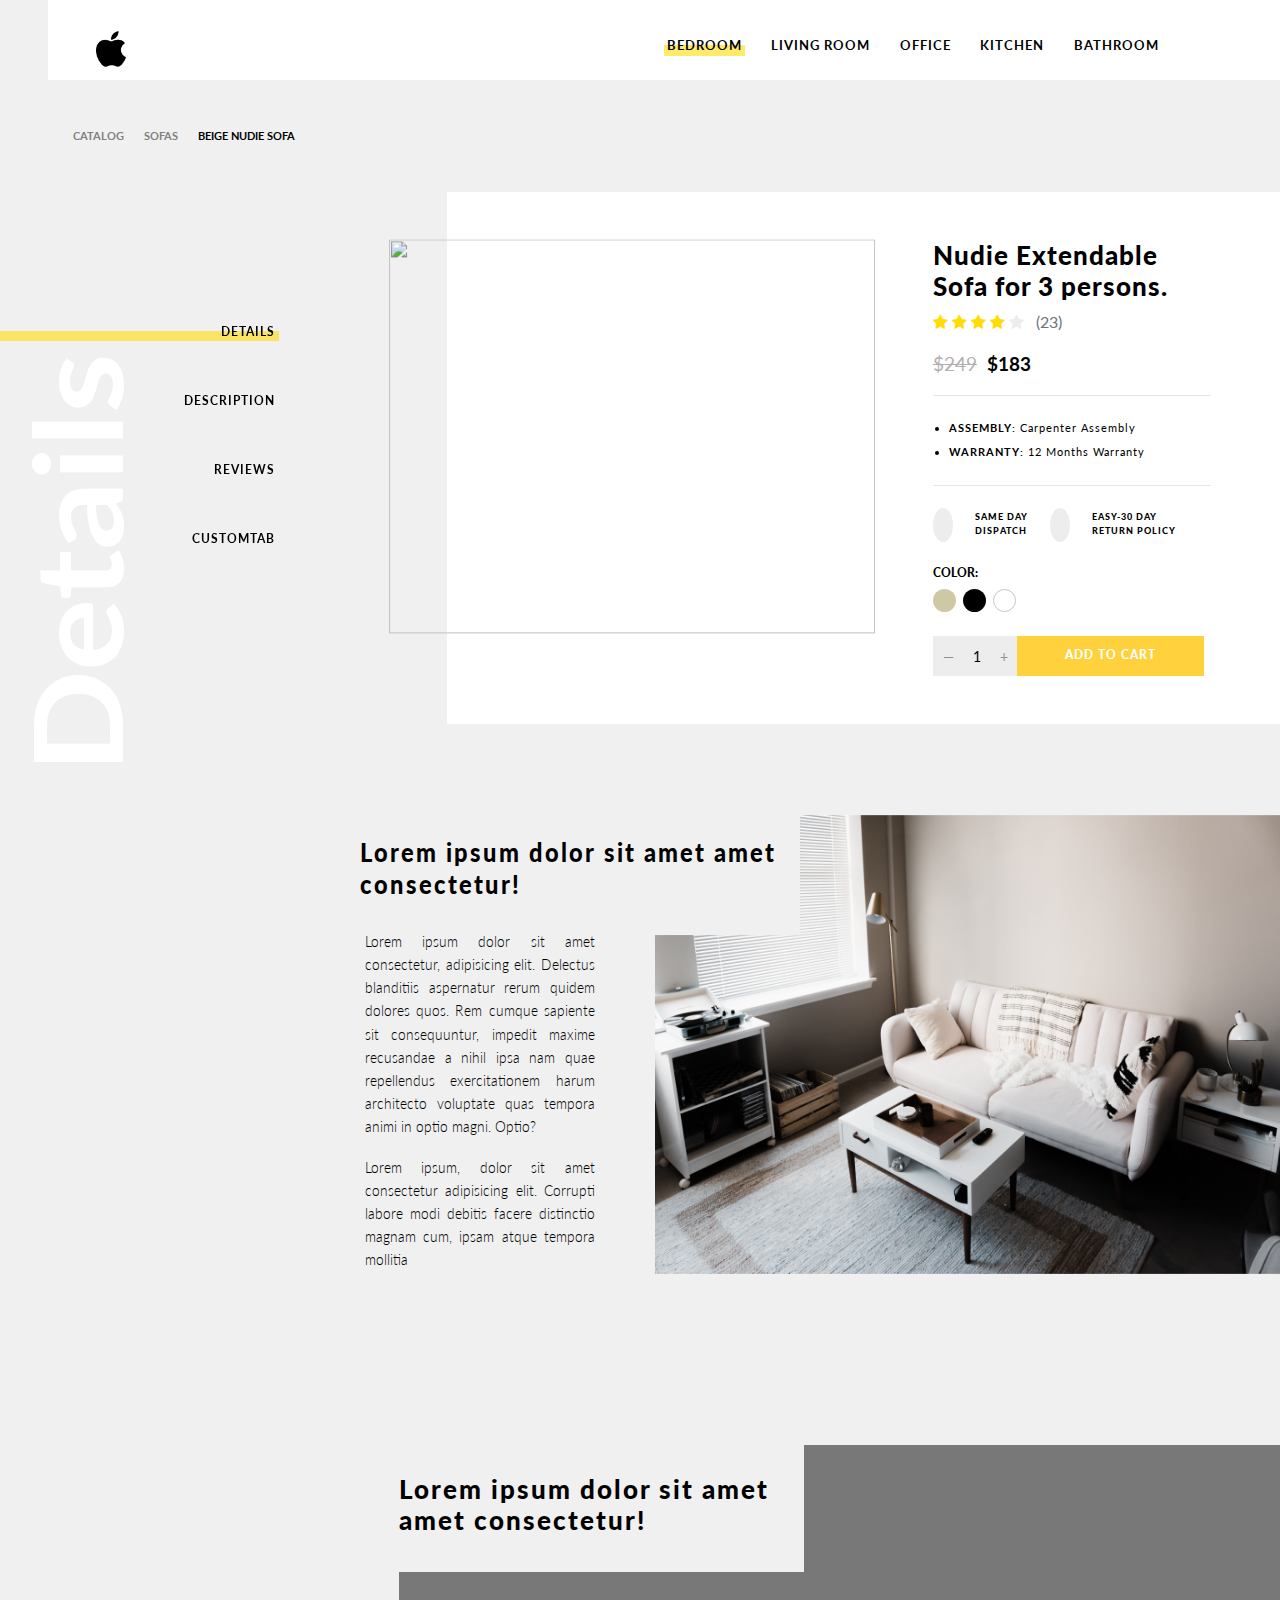
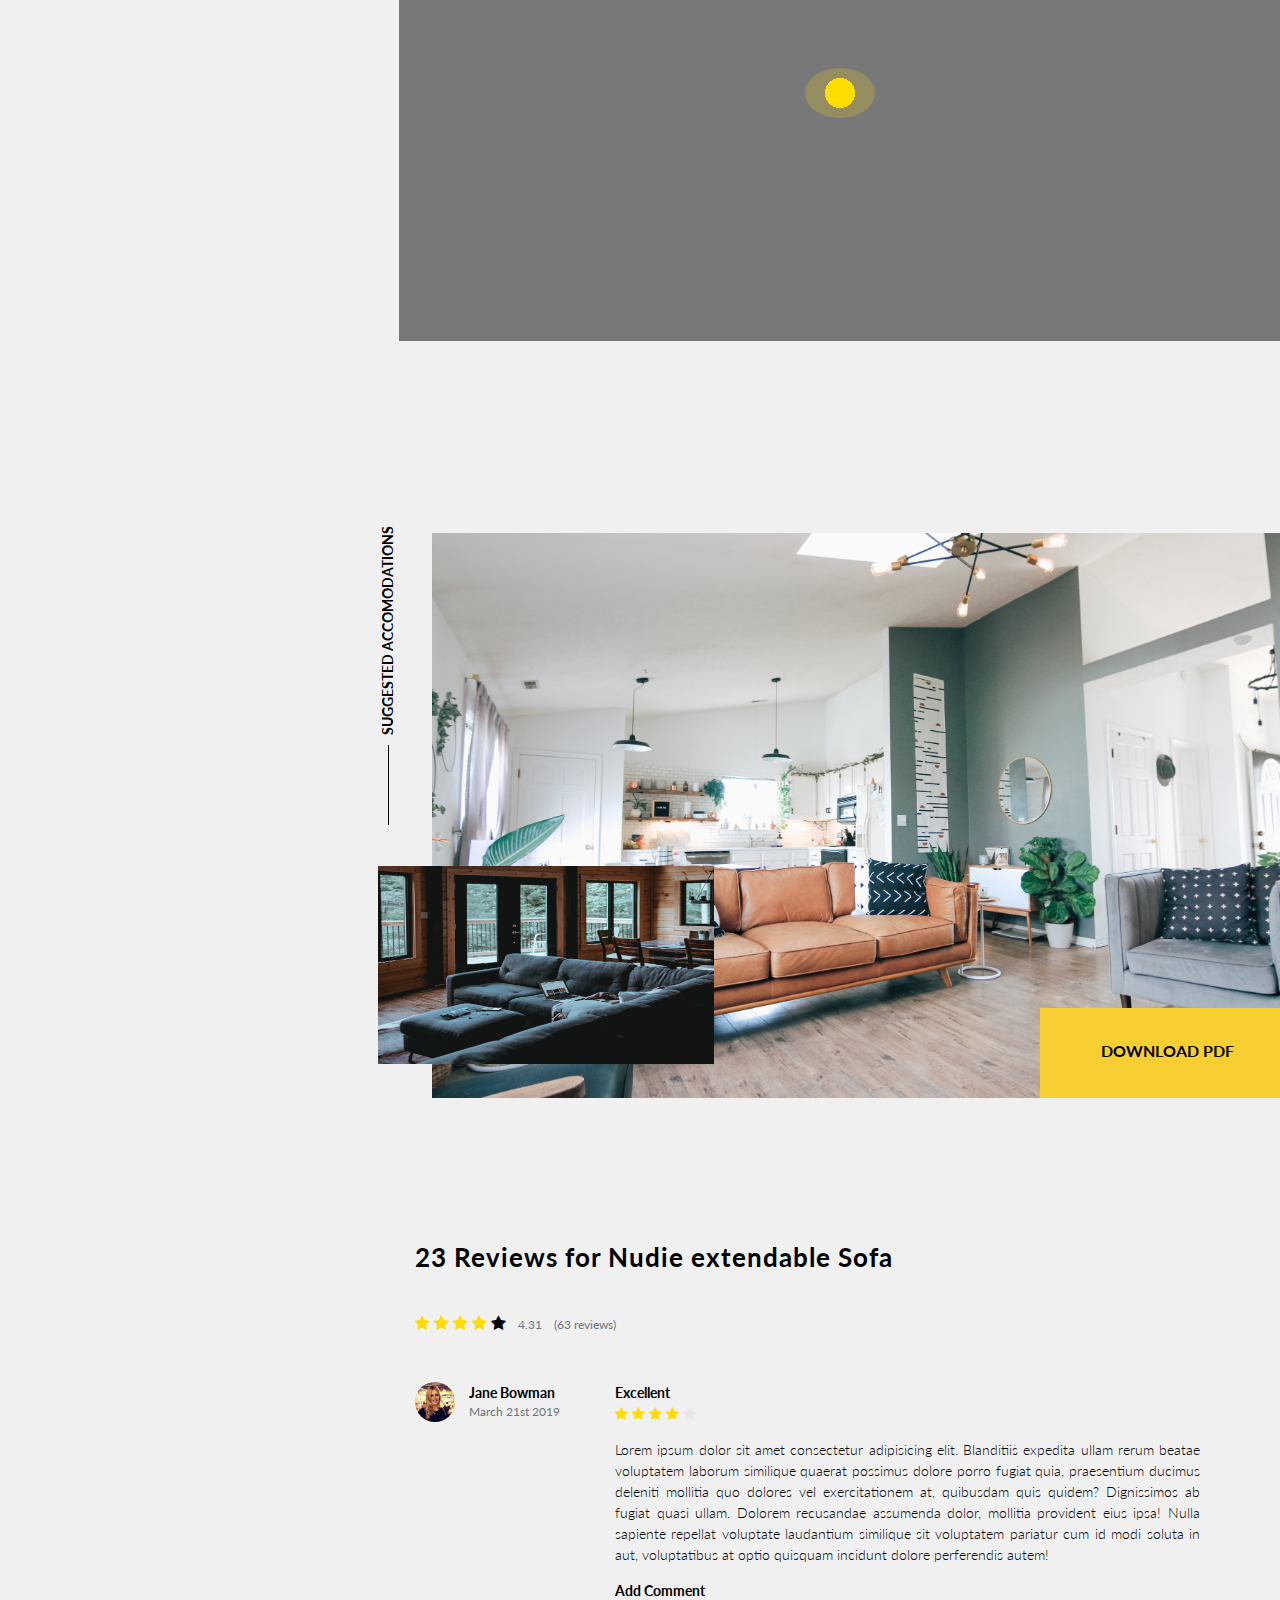
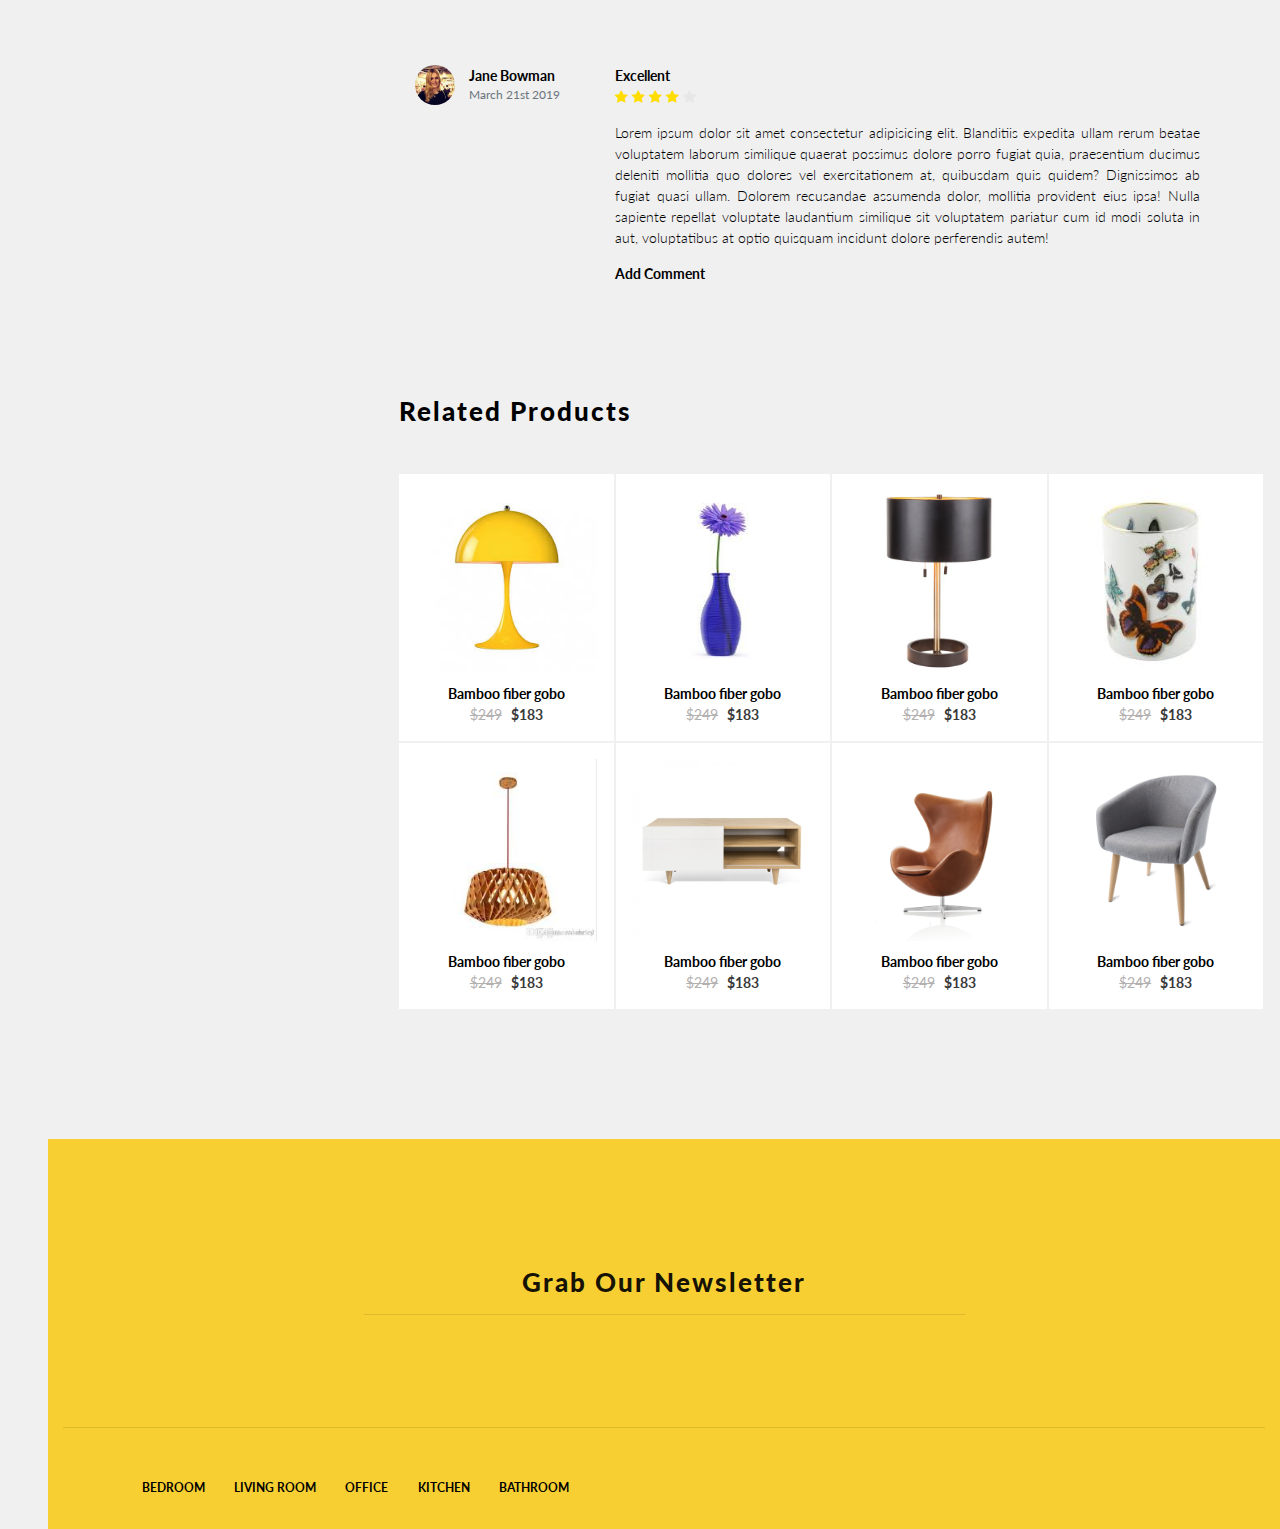
==== commit 894cbf97: "static part completed" ====
--- a/index.html
+++ b/index.html
@@ -34,7 +34,7 @@
         <a href="#" class="navbar-brand d-none d-md-block"><img src="./resources/images/1_Apple_400.png" alt=""></a>
         <div class="d-md-flex text-center justify-content-between  ml-md-auto align-items-center d-none" id="menu">
             <div class="">
-                <a href="#" class="">bedroom</a>
+                <a href="#" class="menu-link-active">bedroom</a>
             </div>
             <div class="">
                 <a href="#" class="">living room</a>
@@ -84,7 +84,7 @@
             <div class="col-md-2 col-lg-3 col-12 sidebar d-none d-md-block mt-md-5">
                 <div class="d-flex flex-column align-items-end">
                     <div class="">
-                        <a href="#">DETAILS</a>
+                        <a href="#" class="sidebar-link-active">DETAILS</a>
                     </div>
                     <div class=""><a href="#">DESCRIPTION</a></div>
                     <div class=""><a href="#">REVIEWS</a></div>
@@ -104,7 +104,7 @@
             <!-- <div class="col-md-2 col-lg-3"></div> -->
             <!-- <div class="col-md-1"></div> -->
 
-            <div class="col-12 col-md-10 col-lg-9 col-sm-12">
+            <div class="col-12 col-md-10 col-lg-9 col-sm-12" id="">
                 <div class="row  product  mt-md-0 ml-sm-5 ml-md-0">
                     <div class="col-12 col-md-7 col-sm-6 bg-white product-image">
                         <div class="square">
@@ -228,9 +228,210 @@
                         </div>
                     </div>
                 </div>
+
+                <section class="row my-sm-4 my-md-5 mt-0" id="testimonials">
+                    <div class="col-12">
+                        <h2>23 Reviews for Nudie extendable Sofa</h2>
+                        <div class="all-ratings">
+                            <span class="fa fa-star checked"></span>
+                            <span class="fa fa-star checked"></span>
+                            <span class="fa fa-star checked"></span>
+                            <span class="fa fa-star checked"></span>
+                            <span class="fa fa-star"></span>
+                            <span class="ml-2 text-muted">4.31</span>
+                            <span class="ml-2 text-muted">(63 reviews)</span>
+                        </div>
+                    </div>
+
+                    <div class="col-sm-4 col-lg-3 mt-md-5 mt-sm-4 mt-3 pr-sm-0">
+                        <img src="./resources/images/32.jpg" alt="" class=" rounded-circle">
+                        <div class="review-details">
+                            <p>Jane Bowman</p>
+                            <p class="text-secondary">March 21st 2019</p>
+                        </div>
+                    </div>
+                    <div class="col-sm-8 col-lg-9 review mt-md-5 my-3 mt-sm-4 pr-sm-0">
+                        <p>Excellent</p>
+                        <div class="ratings">
+                            <span class="fa fa-star checked"></span>
+                            <span class="fa fa-star checked"></span>
+                            <span class="fa fa-star checked"></span>
+                            <span class="fa fa-star checked"></span>
+                            <span class="fa fa-star"></span>
+                        </div>
+                        <div class="review-text">
+                            <p class="">Lorem ipsum dolor sit amet consectetur adipisicing elit. Blanditiis expedita
+                                ullam rerum beatae voluptatem laborum similique quaerat possimus dolore porro fugiat
+                                quia, praesentium ducimus deleniti mollitia quo dolores vel exercitationem at, quibusdam
+                                quis quidem? Dignissimos ab fugiat quasi ullam. Dolorem recusandae assumenda dolor,
+                                mollitia provident eius ipsa! Nulla sapiente repellat voluptate laudantium similique sit
+                                voluptatem pariatur cum id modi soluta in aut, voluptatibus at optio quisquam incidunt
+                                dolore perferendis autem!</p>
+                        </div>
+                        <a href="#">Add Comment</a>
+                    </div>
+
+                    <div class="col-sm-4 col-lg-3 mt-3 mt-md-5 mt-sm-4 pr-sm-0">
+                        <img src="./resources/images/32.jpg" alt="" class=" rounded-circle">
+                        <div class="review-details">
+                            <p>Jane Bowman</p>
+                            <p class="text-secondary">March 21st 2019</p>
+                        </div>
+                    </div>
+                    <div class="col-sm-8 col-lg-9 review my-3 mt-md-5 mt-sm-4 pr-sm-0">
+                        <p>Excellent</p>
+                        <div class="ratings">
+                            <span class="fa fa-star checked"></span>
+                            <span class="fa fa-star checked"></span>
+                            <span class="fa fa-star checked"></span>
+                            <span class="fa fa-star checked"></span>
+                            <span class="fa fa-star"></span>
+                        </div>
+                        <div class="review-text">
+                            <p class="">Lorem ipsum dolor sit amet consectetur adipisicing elit. Blanditiis expedita
+                                ullam rerum beatae voluptatem laborum similique quaerat possimus dolore porro fugiat
+                                quia, praesentium ducimus deleniti mollitia quo dolores vel exercitationem at, quibusdam
+                                quis quidem? Dignissimos ab fugiat quasi ullam. Dolorem recusandae assumenda dolor,
+                                mollitia provident eius ipsa! Nulla sapiente repellat voluptate laudantium similique sit
+                                voluptatem pariatur cum id modi soluta in aut, voluptatibus at optio quisquam incidunt
+                                dolore perferendis autem!</p>
+                        </div>
+                        <a href="#">Add Comment</a>
+                    </div>
+                </section>
+
+                <section class="row" id="related-products">
+                    <div class="col-12 p-0">
+                        <h2><b>Related Products</b></h2>
+                    </div>
+                    <div class="col-6 col-sm-3 px-1 px-sm-2 px-lg-3 py-3 bg-white">
+                        <img src="./resources/images/images (3).jpeg" class="img-fluid" alt="">
+                        <div class="text-center item-details">
+                            <p>Bamboo fiber gobo</p>
+                            <p>
+                                <span class="strikethrough">$249</span>
+                                <span>$183</span>
+                            </p>
+                        </div>
+                    </div>
+                    <div class="col-6 col-sm-3 px-1 px-sm-2 px-lg-3 py-3 bg-white">
+                        <img src="./resources/images/images.jpeg" class="img-fluid" alt="">
+                        <div class="text-center item-details">
+                            <p>Bamboo fiber gobo</p>
+                            <p>
+                                <span class="strikethrough">$249</span>
+                                <span>$183</span>
+                            </p>
+                        </div>
+                    </div>
+                    <div class="col-6 col-sm-3 px-1 px-sm-2 px-lg-3 py-3 bg-white">
+                        <img src="./resources/images/L26230209.jpg" class="img-fluid" alt="">
+                        <div class="text-center item-details">
+                            <p>Bamboo fiber gobo</p>
+                            <p>
+                                <span class="strikethrough">$249</span>
+                                <span>$183</span>
+                            </p>
+                        </div>
+                    </div>
+                    <div class="col-6 col-sm-3 px-1 px-sm-2 px-lg-3 py-3 bg-white">
+                        <img src="./resources/images/images (2).jpeg" class="img-fluid" alt="">
+                        <div class="text-center item-details">
+                            <p>Bamboo fiber gobo</p>
+                            <p>
+                                <span class="strikethrough">$249</span>
+                                <span>$183</span>
+                            </p>
+                        </div>
+                    </div>
+                    <div class="col-6 col-sm-3 px-1 px-sm-2 px-lg-3 py-3 bg-white">
+                        <img src="./resources/images/images (1).jpeg" class="img-fluid" alt="">
+                        <div class="text-center item-details">
+                            <p>Bamboo fiber gobo</p>
+                            <p>
+                                <span class="strikethrough">$249</span>
+                                <span>$183</span>
+                            </p>
+                        </div>
+                    </div>
+                    <div class="col-6 col-sm-3 px-1 px-sm-2 px-lg-3 py-3 bg-white">
+                        <img src="./resources/images/9500.401398-cruz_tv_table-oak-pure_white.jpg" class="img-fluid"
+                            alt="">
+                        <div class="text-center item-details">
+                            <p>Bamboo fiber gobo</p>
+                            <p>
+                                <span class="strikethrough">$249</span>
+                                <span>$183</span>
+                            </p>
+                        </div>
+                    </div>
+                    <div class="col-6 col-sm-3 px-1 px-sm-2 px-lg-3 py-3 bg-white">
+                        <img src="./resources/images/fritz.jpg" class="img-fluid" alt="">
+                        <div class="text-center item-details">
+                            <p>Bamboo fiber gobo</p>
+                            <p>
+                                <span class="strikethrough">$249</span>
+                                <span>$183</span>
+                            </p>
+                        </div>
+                    </div>
+                    <div class="col-6 col-sm-3 px-1 px-sm-2 px-lg-3 py-3 bg-white">
+                        <img src="./resources/images/42428459-1-f.jpg" class="img-fluid" alt="">
+                        <div class="text-center item-details">
+                            <p>Bamboo fiber gobo</p>
+                            <p>
+                                <span class="strikethrough">$249</span>
+                                <span>$183</span>
+                            </p>
+                        </div>
+                    </div>
+                </section>
             </div>
         </div>
     </div>
+
+    <footer class="ml-sm-5">
+        <div class="col-12">
+            <div class="footer-heading text-center d-none d-sm-block">
+                <h2><b>Grab Our Newsletter</b></h2>
+                <hr>
+            </div>
+            <hr class="d-none d-sm-block">
+            <div class="row footer-links">
+                <div class="col-sm-8 col-md-7 col-lg-5">
+                    <div class="d-flex flex-column flex-sm-row text-center justify-content-around  align-items-center"
+                        id="footer-nav-links">
+                        <div class="d-sm-none">
+                            <a href="#" class="logo"><img src="./resources/images/1_Apple_400.png" alt=""></a>
+                        </div>
+                        <div class="">
+                            <a href="#" class="">bedroom</a>
+                        </div>
+                        <div class="">
+                            <a href="#" class="">living room</a>
+                        </div>
+                        <div class="">
+                            <a href="#" class="">office</a>
+                        </div>
+                        <div class="">
+                            <a href="#" class="">kitchen</a>
+                        </div>
+                        <div class="">
+                            <a href="#" class="">bathroom</a>
+                        </div>
+                    </div>
+                </div>
+                <div class="offset-sm-1 offset-md-3 offset-lg-5 col-md-2 col-sm-3">
+                    <ul class="nav justify-content-sm-around justify-content-center">
+                        <li><i class="icon ion-logo-facebook"></i></li>
+                        <li><i class="icon ion-logo-twitter"></i></li>
+                        <li><i class="icon ion-logo-pinterest"></i></li>
+                    </ul>
+                    <p class="d-sm-none text-center">2017 &copy;Aplha Store</p>
+                </div>
+            </div>
+        </div>
+    </footer>
     <script src="https://code.jquery.com/jquery-3.3.1.slim.min.js"
         integrity="sha384-q8i/X+965DzO0rT7abK41JStQIAqVgRVzpbzo5smXKp4YfRvH+8abtTE1Pi6jizo" crossorigin="anonymous">
     </script>
--- a/resources/css/app.css
+++ b/resources/css/app.css
@@ -24,11 +24,15 @@
     font-size: 13px;
     text-transform: uppercase;
     text-decoration: none;
-    padding: 3px 0;
-}
-
-header #menu div:hover:not(:nth-last-child(-n+3)) {
-    background: linear-gradient(to bottom, white 40%, #ffdd0096);
+    padding: 3px 3px;
+}
+
+header #menu div:hover:not(:nth-last-child(-n+3)) a {
+    background: linear-gradient(to bottom, white 50%, #ffdd0096 50%);
+}
+
+.menu-link-active {
+    background: linear-gradient(to bottom, white 50%, #ffdd0096 50%);
 }
 
 #navigation .icon {
@@ -74,6 +78,14 @@
 #product-mobile-menu li a {
     color: black;
     text-decoration: none;
+}
+
+#product-mobile-menu li:hover{
+    background: #ffdd00;
+}
+
+#product-mobile-menu li:hover a{
+    color: white;
 }
 
 #product-mobile-menu .active {
@@ -119,12 +131,11 @@
     top: 17rem;
     z-index: 1000;
     height: calc(100vh - 20rem);
-    /* top: 25%;
-    z-index:100; */
 }
 
 .sidebar div {
     margin: 1.5rem 0;
+    padding-right: 0.8rem;
 }
 
 .sidebar div a {
@@ -133,6 +144,12 @@
     font-weight: bold;
     letter-spacing: 1px;
     font-size: 85%;
+    padding: 2px 4px;
+    padding-left: 300px;
+}
+
+.sidebar div a:hover {
+    background: linear-gradient(to bottom, #f0f0f0 50%, #ffdd0096 50%);
 }
 
 .sidebar div ul li {
@@ -143,20 +160,22 @@
     font-size: 24px;
 }
 
+.sidebar-link-active {
+    background: linear-gradient(to bottom, #f0f0f0 50%, #ffdd0096 50%);
+}
 #menu-options-overlay {
     position: absolute;
     top: 45%;
-    left: 30%;
+    left: 25%;
     transform: translate(-50%, -50%) rotate(-90deg);
 }
 
 #menu-options-overlay h3 {
-    font-size: 17vh;
+    font-size: 15vh;
     font-weight: bold;
     color: white;
     transform: scaleY(0.9);
 }
-
 
 /* //product-details */
 
@@ -222,7 +241,7 @@
     margin-right: 5px;
 }
 
-hr {
+.product hr {
     color: #e3e3e3a2;
     width: 80%;
     margin-left: 0;
@@ -311,7 +330,6 @@
     padding: 0 30px;
     text-align: justify;
     font-weight: 300;
-    /* max-height: 70%; */
 }
 
 .description-image img {
@@ -413,7 +431,7 @@
     left: 75%;
     width: 25%;
     height: 16%;
-    background-color: #ffd900;
+    background-color: #f7cf33;
     color: black;
     text-decoration: none;
     text-align: center;
@@ -458,4 +476,156 @@
     margin-right: 10px;
     width: 80px;
     border-bottom: 1px solid black;
+}
+
+/*testimonials*/
+#testimonials {
+    padding-left: 5rem;
+    padding-right: 5rem;
+}
+
+#testimonials h2 {
+    font-size: 1.6rem;
+    font-weight: 700;
+    letter-spacing: 1px;
+    color: black;
+    margin-bottom: 2.5rem;
+}
+
+#testimonials .all-ratings span {
+    font-size: 16px;
+}
+
+#testimonials .all-ratings span.text-muted {
+    font-size: 12px;
+}
+
+#testimonials img {
+    height: 40px;
+    width: 40px;
+}
+
+.review-details {
+    margin-left: 10px;
+    display: inline-block;
+    vertical-align: middle;
+}
+
+.review-details p {
+    margin: 0;
+}
+
+.review-details p:first-of-type {
+    font-weight: 700;
+}
+
+.review-details p:last-of-type {
+    font-size: 12px;
+}
+
+.review p {
+    margin: 0;
+    font-weight: 700;
+}
+
+.review span {
+    font-size: 14px;
+}
+
+.review-text {
+    margin: 15px 0;
+}
+
+.review-text p {
+    font-weight: 300;
+    text-align: justify;
+}
+
+#testimonials a {
+    text-decoration: none;
+    color: black;
+    font-weight: 700;
+}
+
+/*related-products*/
+
+#related-products {
+    margin: 6rem 0;
+    padding-left: 4rem;
+}
+
+#related-products h2 {
+    font-size: 1.6rem;
+    font-weight: 700;
+    letter-spacing: 2px;
+    color: black;
+    margin-bottom: 3rem;
+}
+
+#related-products .bg-white {
+    padding-right: 0;
+    border-right: 2px solid #f0f0f0;
+    border-bottom: 2px solid #f0f0f0;
+}
+
+#related-products .item-details p {
+    margin: 0;
+}
+
+#related-products .item-details p:first-of-type {
+    font-weight: 700;
+    margin: 0;
+    margin-top: 10px;
+}
+
+#related-products .item-details p:last-of-type span:last-of-type {
+    color: #383838;
+    font-weight: 700;
+}
+
+/*footer*/
+
+footer {
+    margin-top: 2rem;
+    padding: 0;
+    padding-top: 3rem;
+    background-color: #f7cf33;
+    color: rgba(0, 0, 0, 0.925);
+}
+
+.footer-heading {
+    padding: 5rem 0;
+}
+
+.footer-heading h2 {
+    font-size: 1.6rem;
+    font-weight: 700;
+    letter-spacing: 2px;
+}
+
+.footer-heading hr {
+    color: #e3e3e3a2;
+    width: 50%;
+}
+
+.footer-links {
+    padding: 2rem 0;
+    padding-left: 4rem;
+}
+
+#footer-nav-links div a {
+    text-decoration: none;
+    color: black;
+    font-weight: 700;
+    text-transform: uppercase;
+    font-size: 12px;
+}
+
+footer img {
+    width: 30px;
+    height: auto;
+}
+
+footer .icon {
+    font-size: 24px;
 }--- a/resources/css/queiries.css
+++ b/resources/css/queiries.css
@@ -17,7 +17,6 @@
 
     .description-text p {
         font-size: 0.84rem;
-        ;
     }
 
     .description-heading {
@@ -42,6 +41,16 @@
     .download-pdf {
         top: 89%;
     }
+
+    /*testimonials*/
+    #testimonials {
+        padding-left: 4rem;
+        padding-right: 2rem;
+    }
+
+    .footer-links {
+        padding-left: 2.5rem;
+    }
 }
 
 @media (max-width: 992px) {
@@ -49,6 +58,9 @@
         width: 75%;
     }
 
+    .sidebar div {
+        padding-right: 0;
+    }
     .sidebar div ul li {
         margin-left: 10px;
     }
@@ -128,6 +140,31 @@
         margin-right: 10px;
         font-size: 24px;
     }
+
+    #testimonials {
+        padding-right: 3rem;
+    }
+
+    #testimonials h2 {
+        margin-bottom: 2rem;
+    }
+
+    #related-products {
+        margin-top: 5rem;
+        padding-left: 3rem;
+    }
+
+    .footer-heading {
+        padding: 4rem 0;
+    }
+
+    .footer-links {
+        padding-left: 2rem;
+    }
+
+    footer .icon {
+        font-size: 20px;
+    }
 }
 
 
@@ -219,6 +256,33 @@
     .download-pdf a .icon {
         margin-right: 5px;
         font-size: 20px;
+    }
+
+    #testimonials {
+        padding-left: 2rem;
+    }
+
+    #testimonials h2 {
+        margin-bottom: 1rem;
+    }
+
+    #related-products {
+        margin-top: 4rem;
+        padding-left: 2rem;
+    }
+
+    footer {
+        margin-top: 0rem;
+        padding: 0;
+        padding-top: 3rem;
+    }
+
+    .footer-heading {
+        padding: 3rem 0;
+    }
+
+    .footer-links {
+        padding-left: 1rem;
     }
 }
 
@@ -348,4 +412,43 @@
         margin-right: 15px;
         font-size: 32px;
     }
+
+    #testimonials {
+        padding-left: 1rem;
+        padding-right: 1rem;
+    }
+
+    #testimonials h2 {
+        margin-bottom: 1rem;
+    }
+
+    #related-products {
+        margin: 3rem 0;
+        padding-left: 0.5rem;
+        padding-right: 0.5rem;
+    }
+
+    #related-products h2 {
+        margin-bottom: 2rem;
+    }
+
+    footer {
+        padding-top: 1rem;
+    }
+
+    .footer-links {
+        padding-left: 0;
+    }
+
+    #footer-nav-links div {
+        margin: 1rem 0;
+    }
+
+    footer .icon {
+        font-size: 24px;
+    }
+
+    footer ul li {
+        margin: 1.5rem;
+    }
 }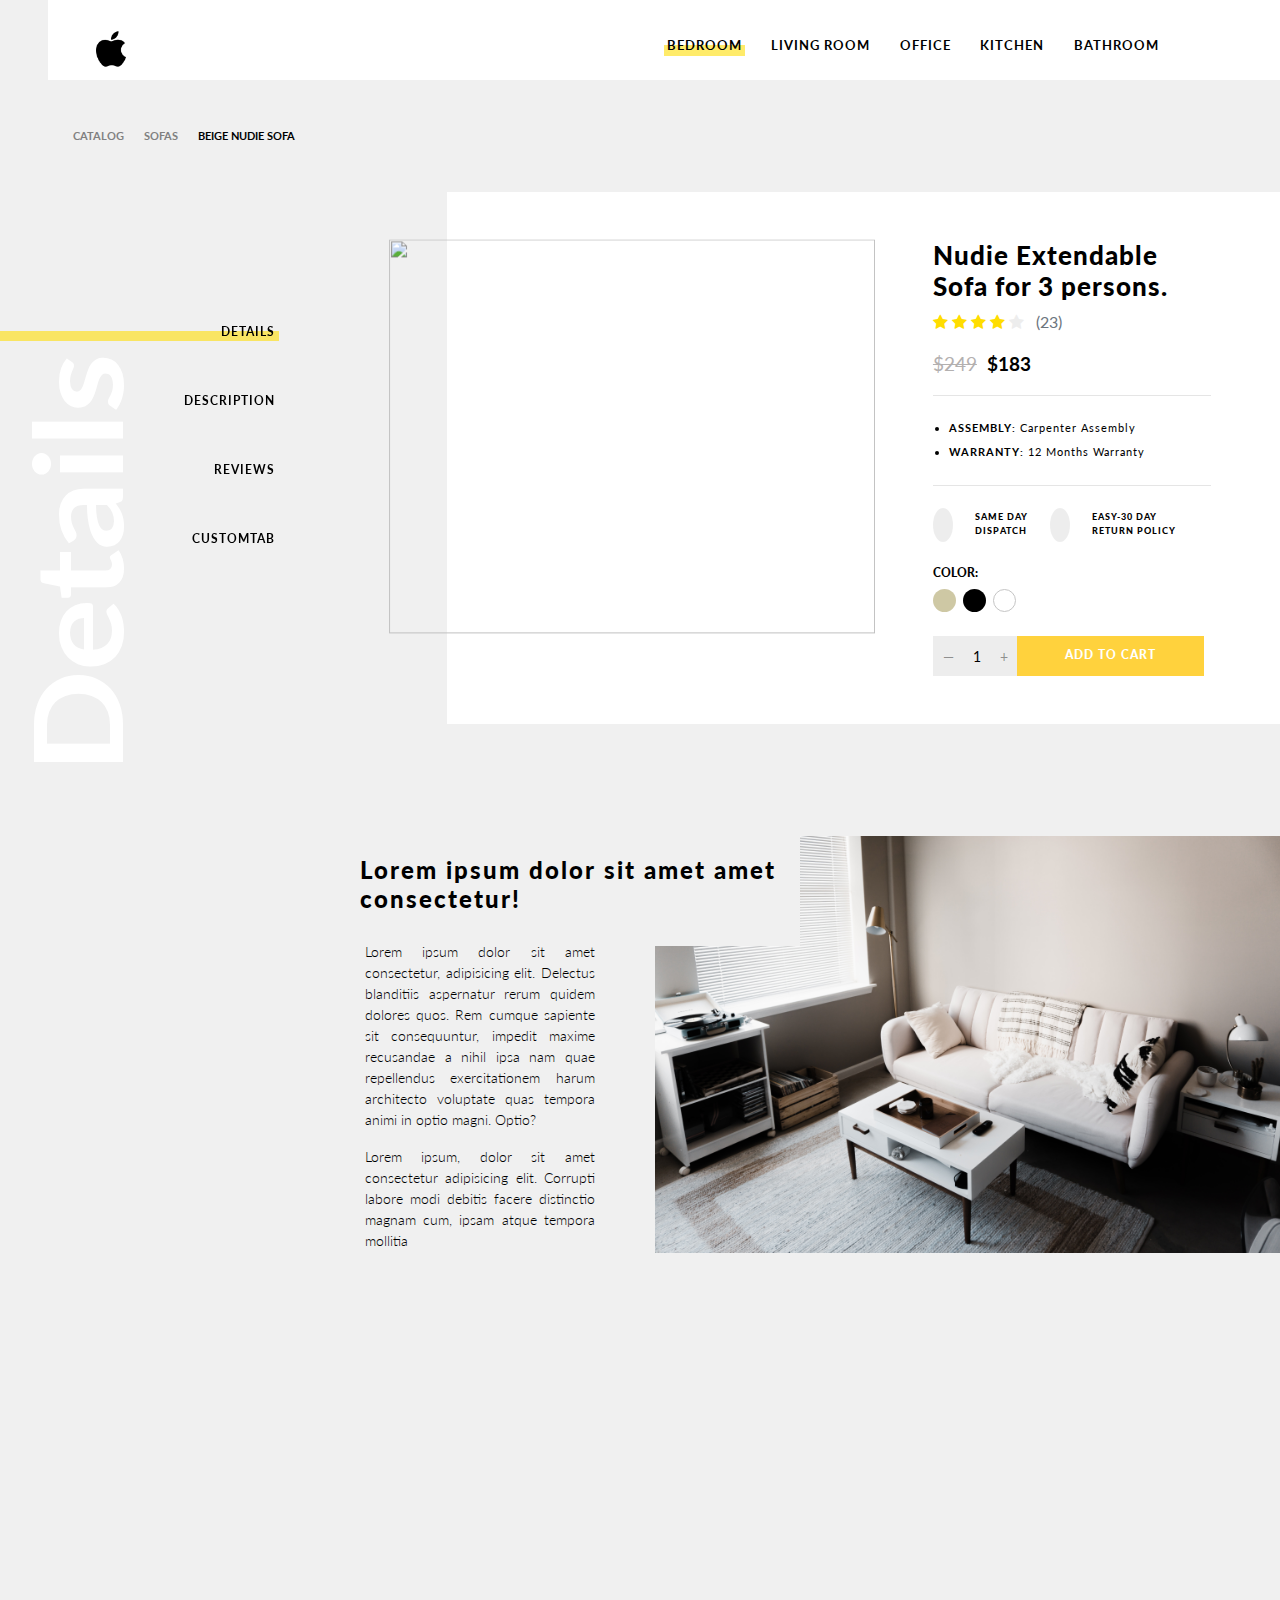
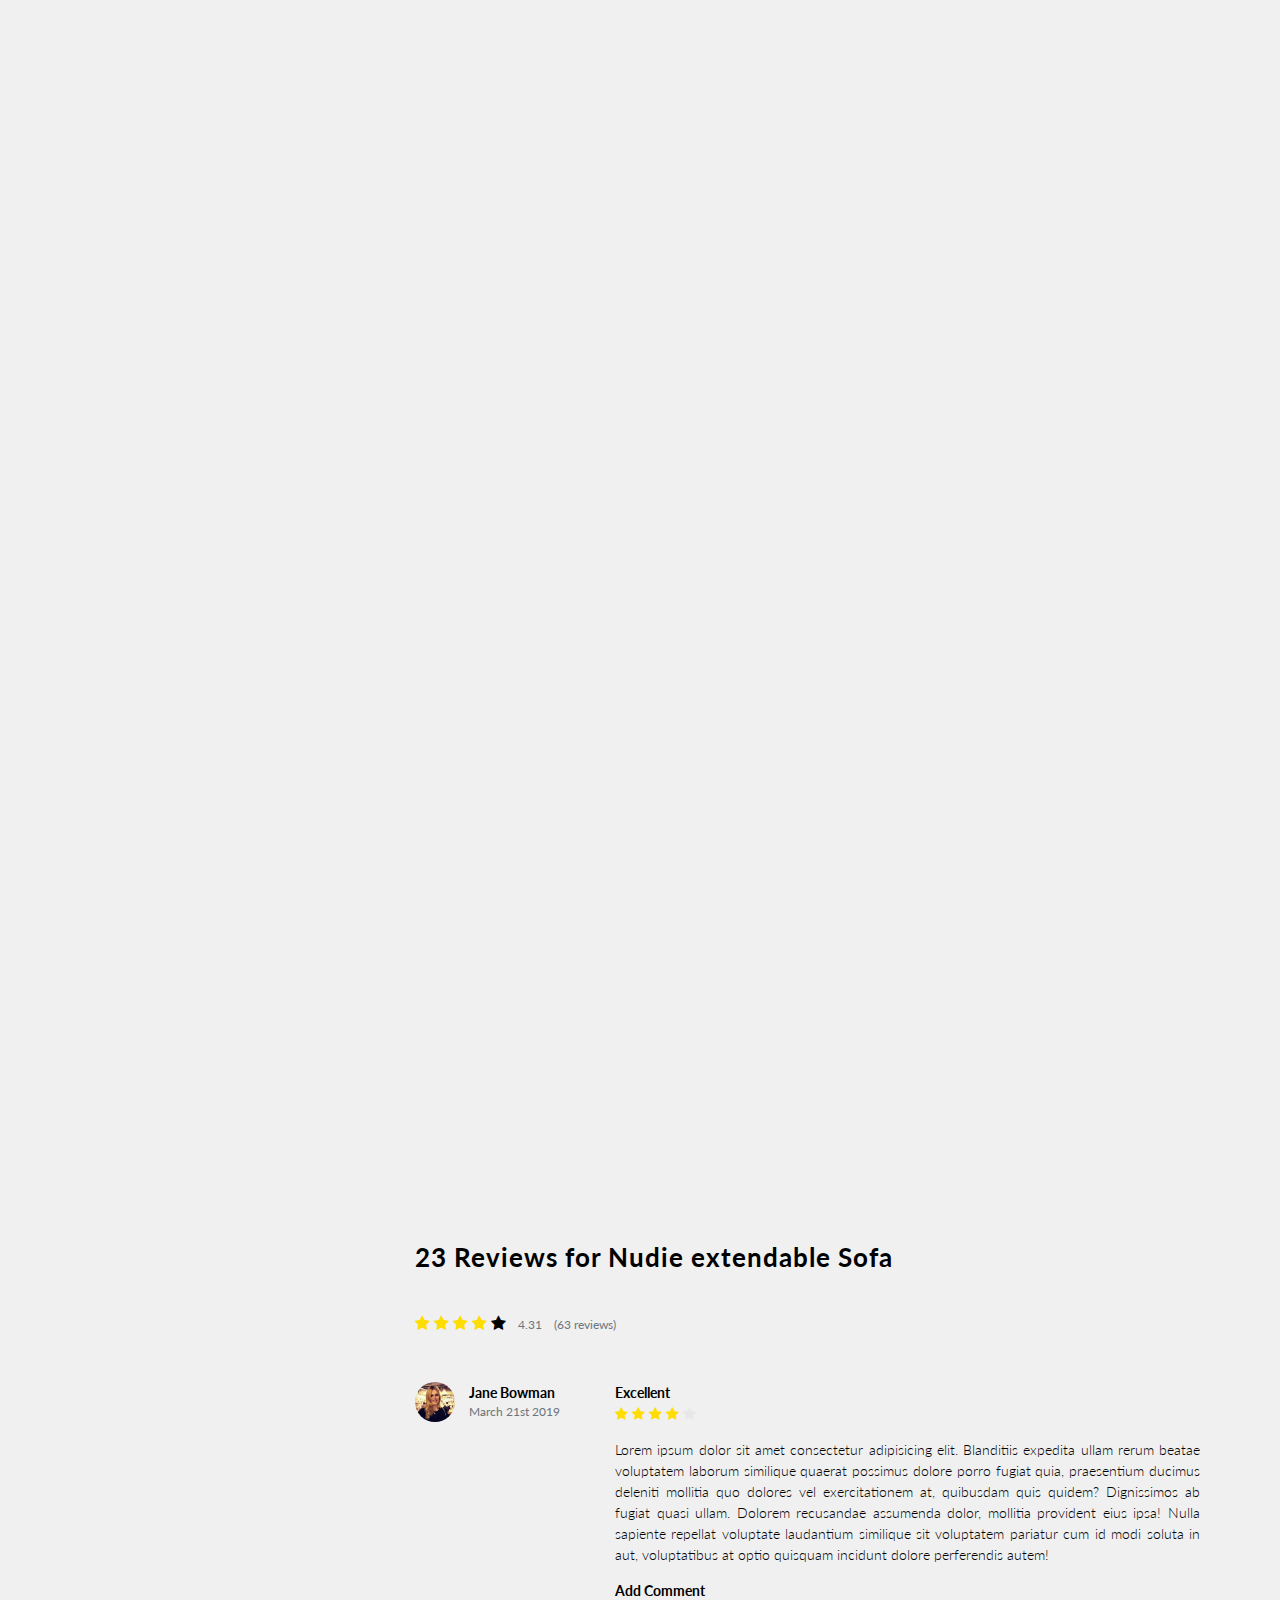
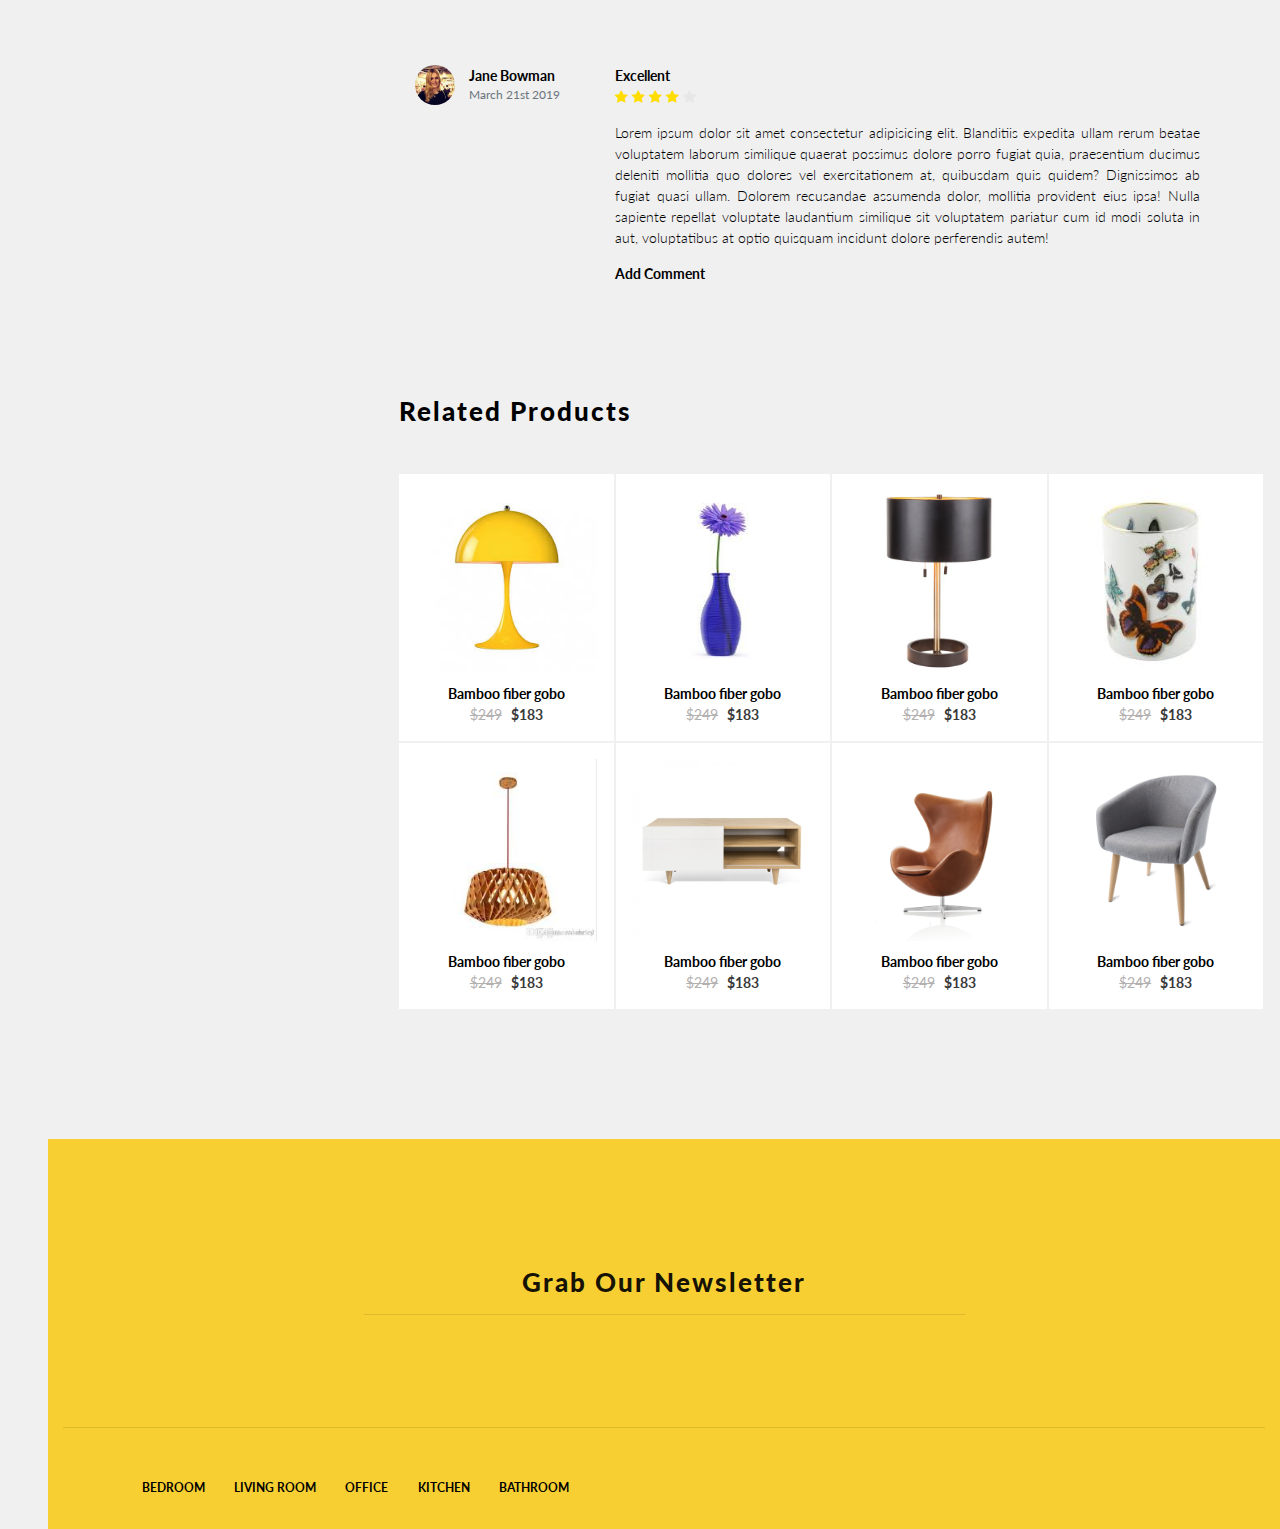
==== commit 5c04ba8c: "animation and scroll events added" ====
--- a/index.html
+++ b/index.html
@@ -72,11 +72,11 @@
         </ul>
     </div>
 
-    <ul class="nav d-md-none mb-4 mb-sm-0 ml-sm-5" id="product-mobile-menu">
-        <li class="active"><a>DETAILS</a></li>
-        <li><a href="#">DESCRIPTION</a></li>
-        <li><a href="#">REVIEWS</a></li>
-        <li><a href="#">RELATED</a></li>
+    <ul class="nav d-md-none mb-4 mb-sm-0 ml-sm-5" id="product-mobile-menu" >
+        <li class="active"><a href="#details">DETAILS</a></li>
+        <li><a href="#description">DESCRIPTION</a></li>
+        <li><a href="#testimonials">REVIEWS</a></li>
+        <li><a href="#related-products">RELATED</a></li>
     </ul>
 
     <div class="container-fluid">
@@ -84,11 +84,11 @@
             <div class="col-md-2 col-lg-3 col-12 sidebar d-none d-md-block mt-md-5">
                 <div class="d-flex flex-column align-items-end">
                     <div class="">
-                        <a href="#" class="sidebar-link-active">DETAILS</a>
-                    </div>
-                    <div class=""><a href="#">DESCRIPTION</a></div>
-                    <div class=""><a href="#">REVIEWS</a></div>
-                    <div class=""><a href="#">CUSTOMTAB</a></div>
+                        <a href="#details" class="">DETAILS</a>
+                    </div>
+                    <div class=""><a href="#description">DESCRIPTION</a></div>
+                    <div class=""><a href="#testimonials">REVIEWS</a></div>
+                    <div class=""><a href="#related-products">CUSTOMTAB</a></div>
                     <div class="">
                         <ul class="nav">
                             <li><i class="icon ion-logo-facebook"></i></li>
@@ -104,8 +104,8 @@
             <!-- <div class="col-md-2 col-lg-3"></div> -->
             <!-- <div class="col-md-1"></div> -->
 
-            <div class="col-12 col-md-10 col-lg-9 col-sm-12" id="">
-                <div class="row  product  mt-md-0 ml-sm-5 ml-md-0">
+            <div class="col-12 col-md-10 col-lg-9 col-sm-12">
+                    <section class="row  product  mt-md-0 ml-sm-5 ml-md-0 " id="details">
                     <div class="col-12 col-md-7 col-sm-6 bg-white product-image">
                         <div class="square">
                             <img src="resources/images/nathan-fertig-249917-unsplash.jpg" class="" alt="">
@@ -159,8 +159,9 @@
                             <li style="cursor: pointer"><b>ADD TO CART</b></li>
                         </ul>
                     </div>
-                </div>
-                <div class="row description">
+                </section>
+                <section id="description">
+                <div class="row description ">
                     <div class="col-sm-5 col-lg-4 col-md-5 description-text">
                         <p class="d-none d-sm-block">Lorem ipsum dolor sit amet consectetur, adipisicing elit. Delectus
                             blanditiis aspernatur rerum quidem dolores quos. Rem cumque sapiente sit consequuntur,
@@ -191,7 +192,7 @@
                     </div>
 
                 </div>
-                <div class="row product-video">
+                <div class="row product-video slide">
                     <div class="col-12 pr-sm-0">
                         <div class="embed-responsive embed-responsive-16by9">
                             <video id="myVideo"
@@ -208,11 +209,13 @@
                         <div class="video-title d-sm-none mt-5 mb-2">
                             <h2><b>Lorem ipsum dolor sit amet amet consectetur!</b></h2>
                         </div>
-                    </div>
+                        <div class="animation-overlay"></div>
+                    </div>
+                    
                 </div>
 
                 <div class="row ">
-                    <div class="col-12 pr-sm-0 extra-photo">
+                    <div class="col-12 pr-sm-0 extra-photo slide">
                         <div class="background-photo">
                             <img src="./resources/images/kara-eads-1506373-unsplash.jpg"
                                 class="img-fluid d-none d-sm-block" alt="">
@@ -226,10 +229,11 @@
                                 <P><span>SUGGESTED ACCOMODATIONS</span></P>
                             </div>
                         </div>
-                    </div>
-                </div>
-
-                <section class="row my-sm-4 my-md-5 mt-0" id="testimonials">
+                        <div class="animation-overlay"></div>
+                    </div>
+                </div>
+                </section>
+                <section class="row my-sm-4 my-md-5 mt-0 " id="testimonials">
                     <div class="col-12">
                         <h2>23 Reviews for Nudie extendable Sofa</h2>
                         <div class="all-ratings">
@@ -300,7 +304,7 @@
                     </div>
                 </section>
 
-                <section class="row" id="related-products">
+                <section class="row " id="related-products">
                     <div class="col-12 p-0">
                         <h2><b>Related Products</b></h2>
                     </div>
--- a/resources/css/app.css
+++ b/resources/css/app.css
@@ -1,3 +1,17 @@
+html {
+    scroll-behavior: smooth;
+}
+.animation-overlay {
+    background-color: #f0f0f0;
+    position: absolute;
+    top: 0;
+    left: 0;
+    height: 100%;
+    width: 100%;
+    transition-property: left, width;
+    transition-duration: 3s;
+    z-index: 999;
+}
 body {
     font-family: 'Lato', sans-serif;
     /* background-color: #e3e3e3a2; */
@@ -62,9 +76,13 @@
 /* product mobile menu */
 
 #product-mobile-menu {
+    position: sticky;
+    top: 0;
+    z-index: 100;
     border-top: 1px solid #e3e3e3a2;
     background: white;
     margin-bottom: 1rem;
+    box-shadow: 0px 2px 5px -2px grey;
 }
 
 #product-mobile-menu li {
@@ -319,7 +337,7 @@
     /* margin: 6rem 0; */
     margin-top: 6rem;
     margin-bottom: 6rem;
-    transform: scaleY(1.1);
+    /* transform: scaleY(1.1); */
     padding-right: 0px;
     background-color: #f0f0f0;
 }
@@ -459,7 +477,11 @@
     position: absolute;
     top: 14%;
     left: -3%;
-    transform: rotate(-90deg);
+    transform: rotate(-90deg) translateX(-30%);
+    transition-property: transform, opacity;
+    transition-duration: 3s;
+    transition-delay: 1s;
+    opacity: 0;
 }
 
 .text-overlay p span {
--- a/resources/css/queiries.css
+++ b/resources/css/queiries.css
@@ -29,17 +29,28 @@
         letter-spacing: 1px;
     }
 
+    .text-overlay {
+        left: -1%;
+    }
+    .text-overlay p span {
+        font-size: 12px;
+    }
+    .text-overlay span::before {
+        top: 9px;
+        width: 70px;
+    }
+    
     .extra-photo img {
-        transform: scaleY(1.1);
+        /* transform: scaleY(1.1); */
     }
 
     .image-overlay img {
-        top: 65%;
+        /* top: 65%; */
         left: 8%;
     }
 
     .download-pdf {
-        top: 89%;
+        /* top: 89%; */
     }
 
     /*testimonials*/
@@ -394,7 +405,10 @@
 
     .text-overlay {
         top: 14%;
-        left: -35%;
+        left: -36%;
+    }
+    .text-overlay p span {
+        font-size: 14px;
     }
 
     .download-pdf {
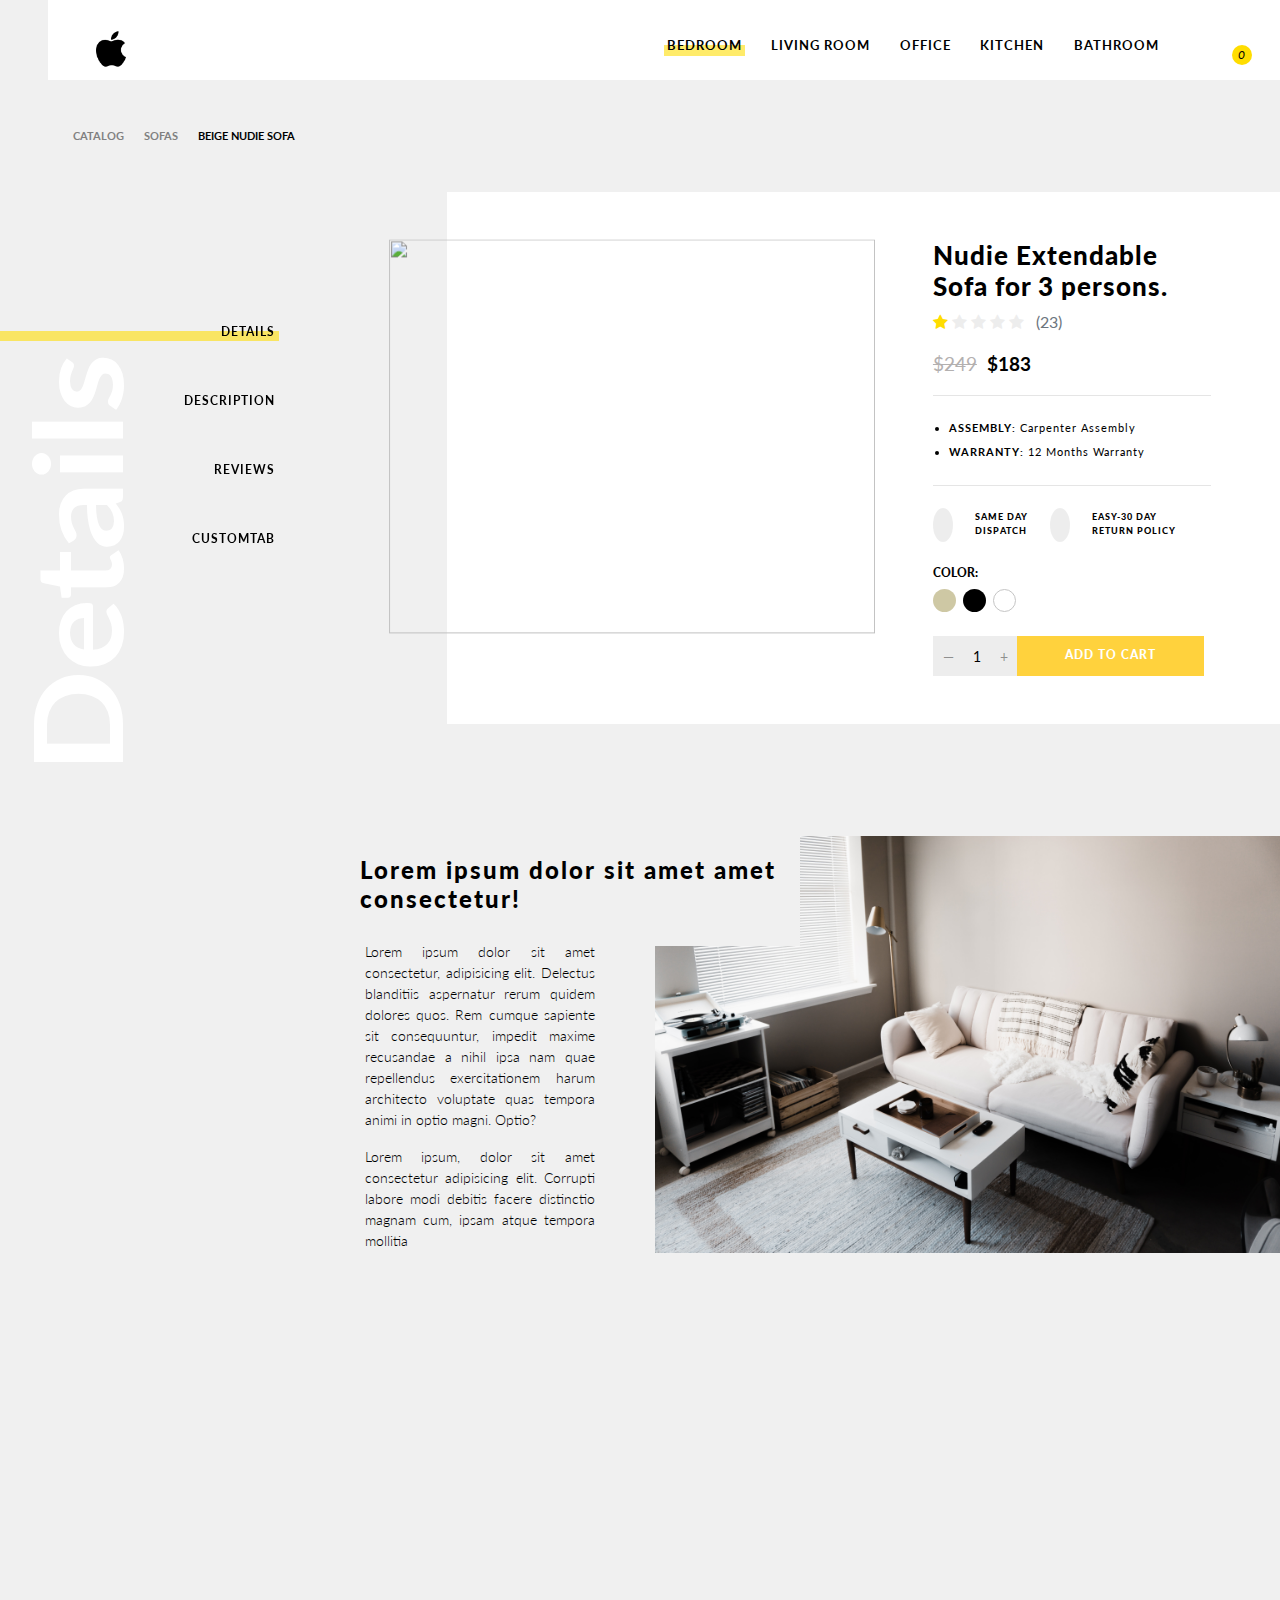
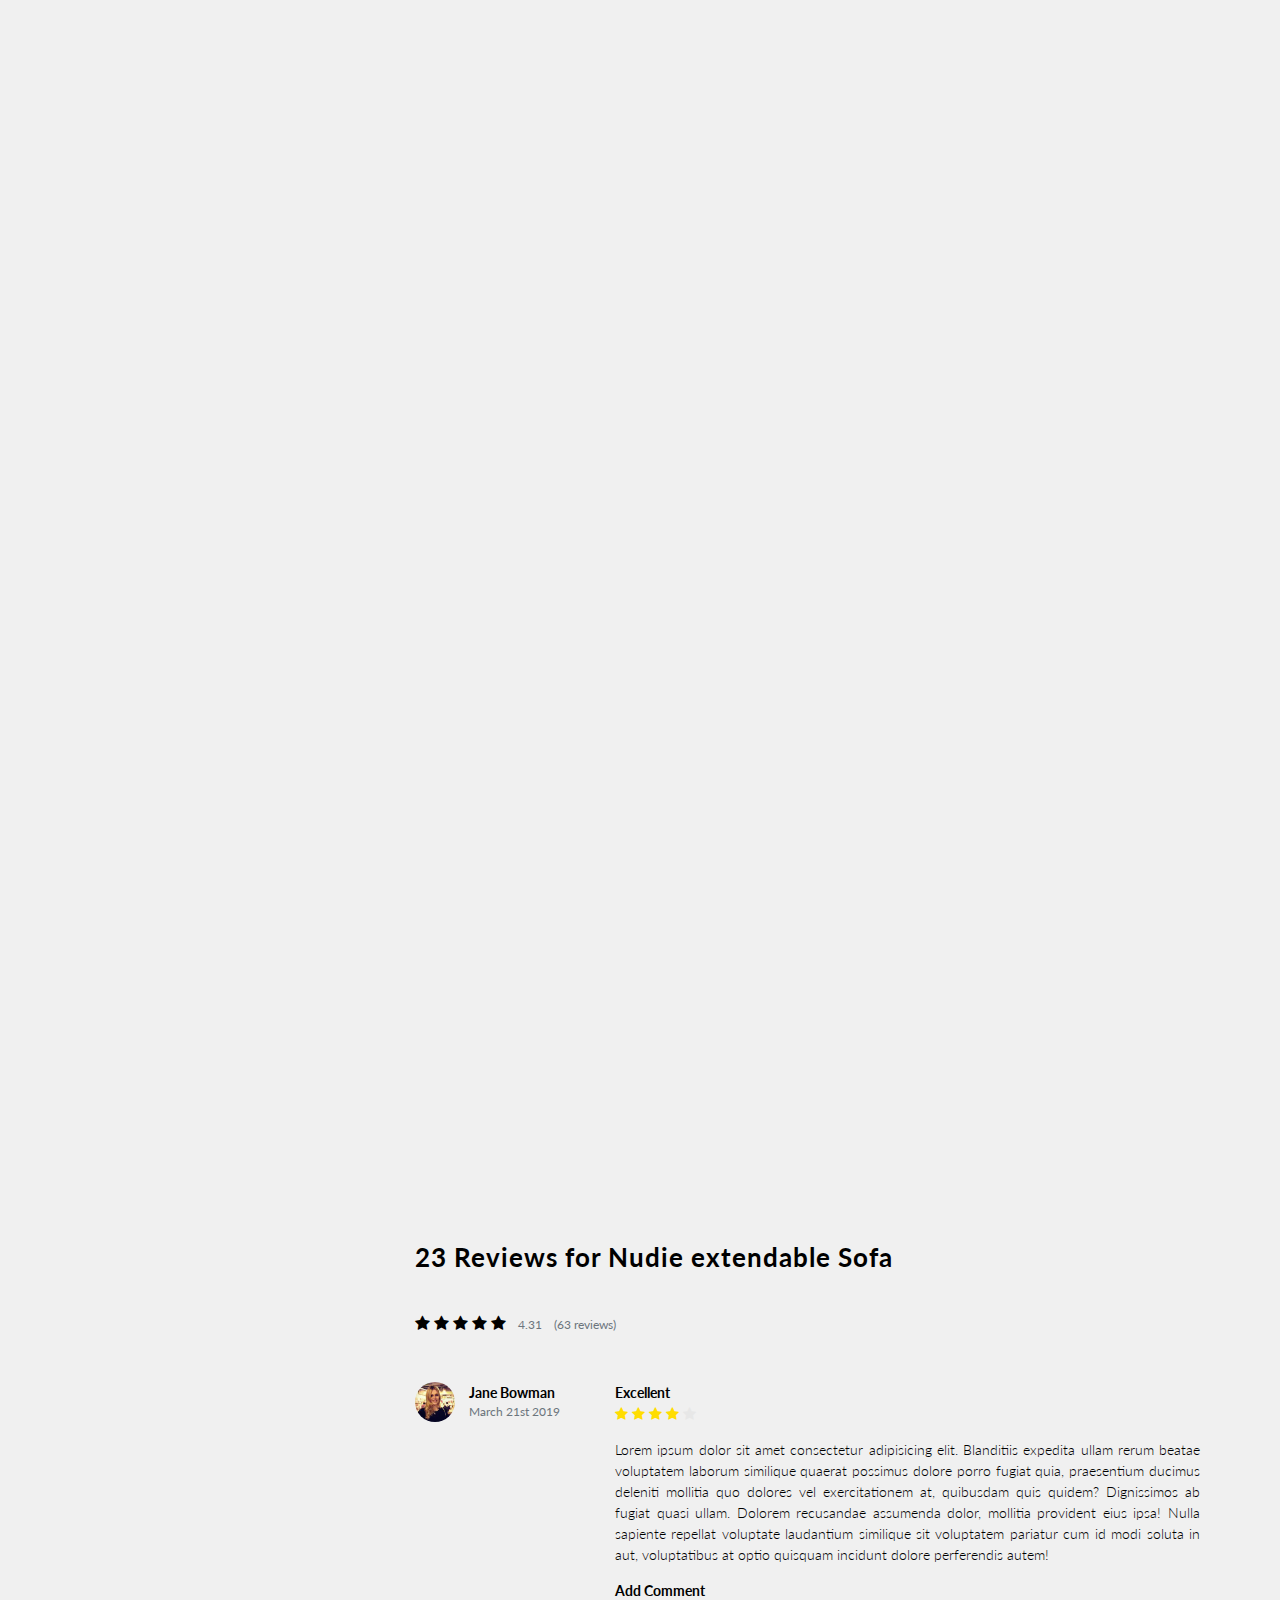
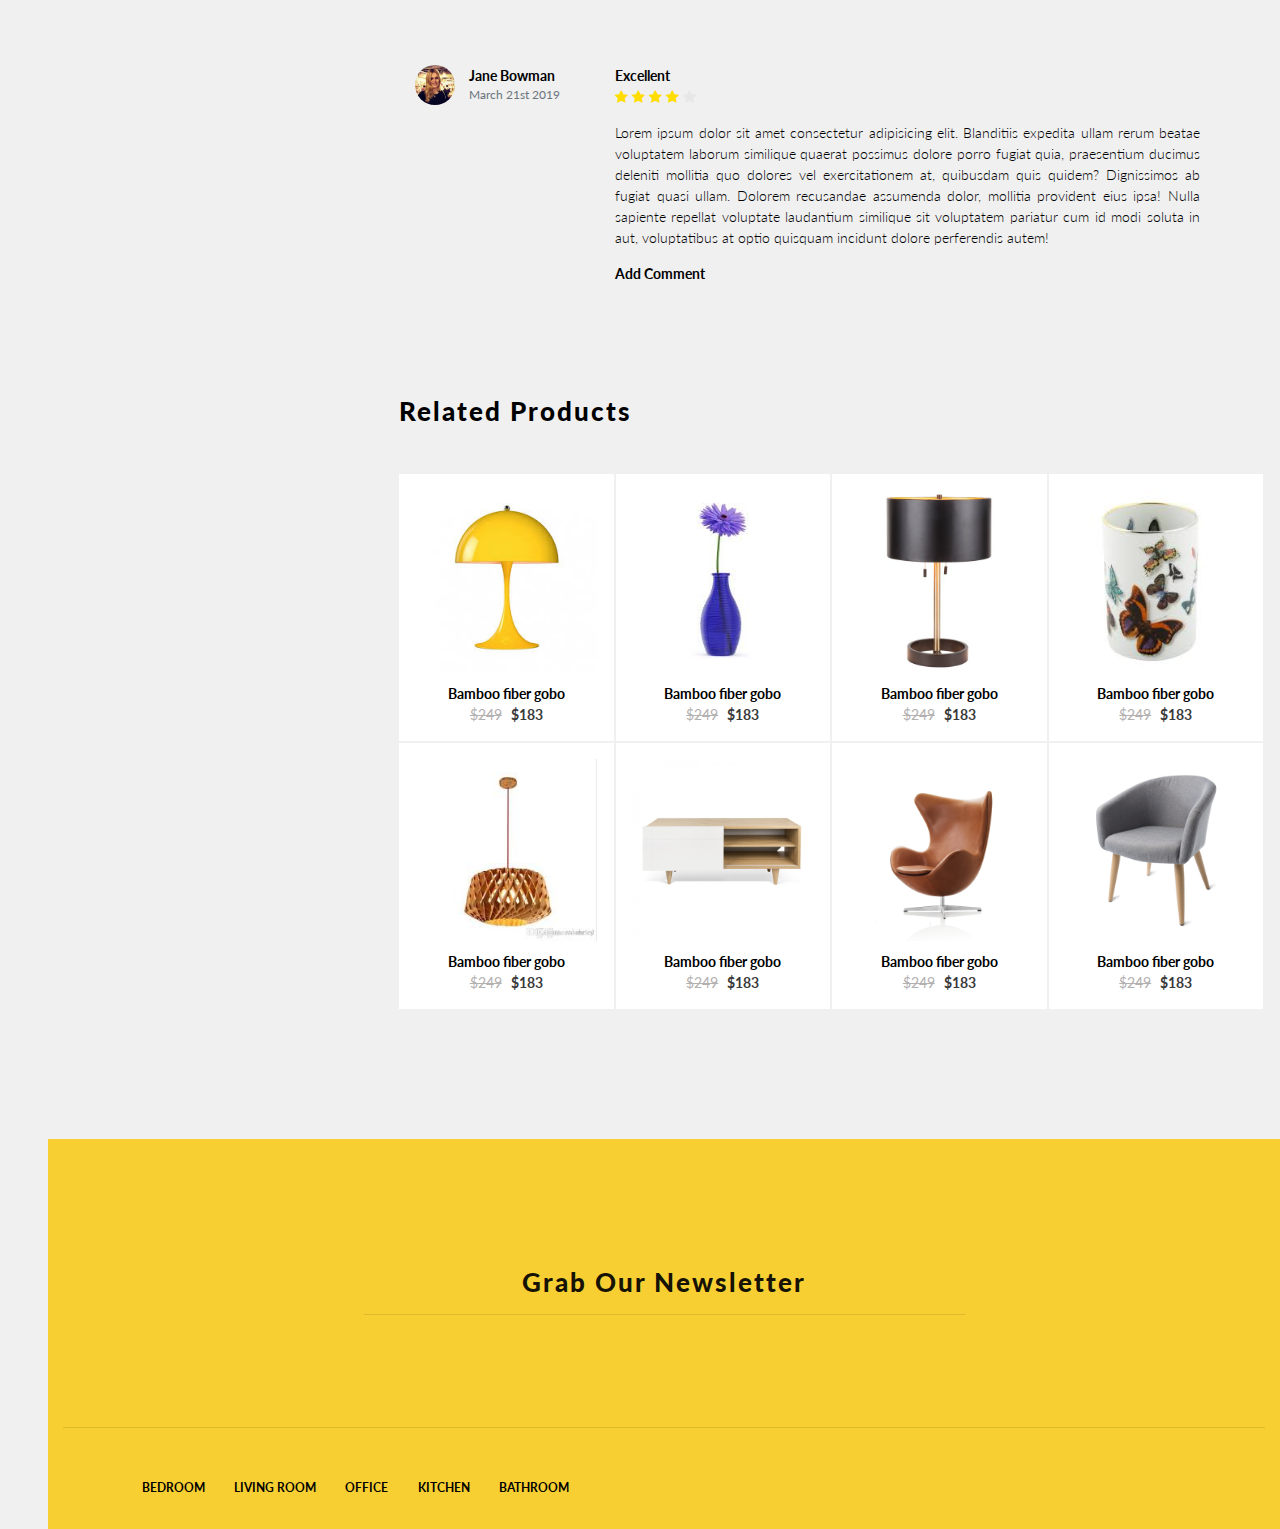
==== commit d99d4b6c: "javscript functionality added" ====
--- a/index.html
+++ b/index.html
@@ -28,7 +28,13 @@
             <div>
                 <a href="#" class=""><i class="icon ion-ios-search"></i></a>
                 <a href="#" class=""><i class="icon ion-ios-heart-empty"></i></a>
-                <a href="#" class=""><i class="icon ion-ios-cart"></i></a>
+                <a href="#" class="">
+                    <i class="icon ion-ios-cart" style="position: relative;">
+                        <span class="cart-size">
+                            <span>0</span>
+                        </span>
+                    </i>
+                </a>
             </div>
         </div>
         <a href="#" class="navbar-brand d-none d-md-block"><img src="./resources/images/1_Apple_400.png" alt=""></a>
@@ -55,7 +61,13 @@
                 <a href="#" class=""><i class="icon ion-ios-heart-empty"></i></a>
             </div>
             <div class="">
-                <a href="#" class=""><i class="icon ion-ios-cart"></i></a>
+                <a href="#" class="">
+                    <i class="icon ion-ios-cart" style="position: relative;">
+                        <span class="cart-size">
+                            <span>0</span>
+                        </span>
+                    </i>
+                </a>
             </div>
         </div>
     </header>
@@ -72,7 +84,7 @@
         </ul>
     </div>
 
-    <ul class="nav d-md-none mb-4 mb-sm-0 ml-sm-5" id="product-mobile-menu" >
+    <ul class="nav d-md-none mb-4 mb-sm-0 ml-sm-5" id="product-mobile-menu">
         <li class="active"><a href="#details">DETAILS</a></li>
         <li><a href="#description">DESCRIPTION</a></li>
         <li><a href="#testimonials">REVIEWS</a></li>
@@ -105,7 +117,7 @@
             <!-- <div class="col-md-1"></div> -->
 
             <div class="col-12 col-md-10 col-lg-9 col-sm-12">
-                    <section class="row  product  mt-md-0 ml-sm-5 ml-md-0 " id="details">
+                <section class="row  product  mt-md-0 ml-sm-5 ml-md-0 " id="details">
                     <div class="col-12 col-md-7 col-sm-6 bg-white product-image">
                         <div class="square">
                             <img src="resources/images/nathan-fertig-249917-unsplash.jpg" class="" alt="">
@@ -118,11 +130,16 @@
                             </b>
                         </h2>
                         <div class="ratings">
-                            <span class="fa fa-star checked"></span>
-                            <span class="fa fa-star checked"></span>
-                            <span class="fa fa-star checked"></span>
-                            <span class="fa fa-star checked"></span>
-                            <span class="fa fa-star"></span>
+                            <span onmouseover="starmark(this)" onclick="starmark(this)" id="1"
+                                class="fa fa-star checked"></span>
+                            <span onmouseover="starmark(this)" onclick="starmark(this)" id="2"
+                                class="fa fa-star "></span>
+                            <span onmouseover="starmark(this)" onclick="starmark(this)" id="3"
+                                class="fa fa-star "></span>
+                            <span onmouseover="starmark(this)" onclick="starmark(this)" id="4"
+                                class="fa fa-star"></span>
+                            <span onmouseover="starmark(this)" onclick="starmark(this)" id="5"
+                                class="fa fa-star"></span>
                             <span class="ml-2 text-muted">(23)</span>
                         </div>
                         <div class="price mt-3">
@@ -153,85 +170,92 @@
                             </ul>
                         </div>
                         <ul class="quantity nav mt-4">
-                            <li style="color: #47474793; cursor: pointer;">&mdash;</li>
-                            <li>1</li>
-                            <li style="color: #47474793; cursor: pointer;">&#43;</li>
-                            <li style="cursor: pointer"><b>ADD TO CART</b></li>
+                            <li style="color: #47474793; cursor: pointer;" id="add-quantity" onclick="deleteQuantity()">
+                                &mdash;</li>
+                            <li id="no-of-items">1</li>
+                            <li style="color: #47474793; cursor: pointer;" id="delete-quantiy" onclick="addQuantity()">
+                                &#43;</li>
+                            <li style="cursor: pointer" id="add-to-cart" onclick="addToCart()"><b>ADD TO CART</b></li>
                         </ul>
                     </div>
                 </section>
                 <section id="description">
-                <div class="row description ">
-                    <div class="col-sm-5 col-lg-4 col-md-5 description-text">
-                        <p class="d-none d-sm-block">Lorem ipsum dolor sit amet consectetur, adipisicing elit. Delectus
-                            blanditiis aspernatur rerum quidem dolores quos. Rem cumque sapiente sit consequuntur,
-                            impedit maxime recusandae a nihil ipsa nam quae repellendus exercitationem harum architecto
-                            voluptate quas tempora animi in optio magni. Optio?</p>
-                        <p class="d-none d-xl-block">Lorem ipsum, dolor sit amet consectetur adipisicing elit. Corrupti
-                            labore modi debitis facere distinctio magnam cum, ipsam atque tempora mollitia</p>
-                        <p class="d-none d-md-block d-lg-none">Lorem ipsum dolor, sit amet consectetur adipisicing elit.
-                            Impedit, doloribus.</p>
-                    </div>
-                    <div class="col-sm-7 col-lg-8 col-md-7 description-image pr-sm-0">
-                        <img src="./resources/images/ian-dooley-331063-unsplash.jpg" class="" alt="">
-                        <div class="description-heading mt-5 mb-2 d-sm-none">
-                            <h2><b>Lorem ipsum dolor sit amet consectetur!</b></h2>
-                        </div>
-                        <div class="description-text">
-                            <p class="d-sm-none">Lorem ipsum dolor sit amet consectetur, adipisicing elit. Delectus
+                    <div class="row description ">
+                        <div class="col-sm-5 col-lg-4 col-md-5 description-text">
+                            <p class="d-none d-sm-block">Lorem ipsum dolor sit amet consectetur, adipisicing elit.
+                                Delectus
                                 blanditiis aspernatur rerum quidem dolores quos. Rem cumque sapiente sit consequuntur,
                                 impedit maxime recusandae a nihil ipsa nam quae repellendus exercitationem harum
-                                architecto voluptate quas tempora animi in optio magni. Optio?</p>
-                            <p class="d-sm-none">Lorem ipsum dolor sit amet consectetur adipisicing elit. Alias,
-                                architecto!</p>
-                        </div>
-                    </div>
-
-                    <div class="description-heading d-none d-sm-block">
-                        <h2><b>Lorem ipsum dolor sit amet amet consectetur!</b></h2>
-                    </div>
-
-                </div>
-                <div class="row product-video slide">
-                    <div class="col-12 pr-sm-0">
-                        <div class="embed-responsive embed-responsive-16by9">
-                            <video id="myVideo"
-                                src="./resources/videos/Sofa Set For living Room 2018 I Living room interior design.mp4"
-                                type="video/mp4">"></video>
-                            <div class="video-overlay"></div>
-                            <div class="play-button-overlay">
-                                <a href="#" id="play" onclick="play(event);"><i class="icon ion-ios-play"></i></a>
+                                architecto
+                                voluptate quas tempora animi in optio magni. Optio?</p>
+                            <p class="d-none d-xl-block">Lorem ipsum, dolor sit amet consectetur adipisicing elit.
+                                Corrupti
+                                labore modi debitis facere distinctio magnam cum, ipsam atque tempora mollitia</p>
+                            <p class="d-none d-md-block d-lg-none">Lorem ipsum dolor, sit amet consectetur adipisicing
+                                elit.
+                                Impedit, doloribus.</p>
+                        </div>
+                        <div class="col-sm-7 col-lg-8 col-md-7 description-image pr-sm-0">
+                            <img src="./resources/images/ian-dooley-331063-unsplash.jpg" class="" alt="">
+                            <div class="description-heading mt-5 mb-2 d-sm-none">
+                                <h2><b>Lorem ipsum dolor sit amet consectetur!</b></h2>
                             </div>
-                            <div class="video-title-overlay d-none d-sm-block">
+                            <div class="description-text">
+                                <p class="d-sm-none">Lorem ipsum dolor sit amet consectetur, adipisicing elit. Delectus
+                                    blanditiis aspernatur rerum quidem dolores quos. Rem cumque sapiente sit
+                                    consequuntur,
+                                    impedit maxime recusandae a nihil ipsa nam quae repellendus exercitationem harum
+                                    architecto voluptate quas tempora animi in optio magni. Optio?</p>
+                                <p class="d-sm-none">Lorem ipsum dolor sit amet consectetur adipisicing elit. Alias,
+                                    architecto!</p>
+                            </div>
+                        </div>
+
+                        <div class="description-heading d-none d-sm-block">
+                            <h2><b>Lorem ipsum dolor sit amet amet consectetur!</b></h2>
+                        </div>
+
+                    </div>
+                    <div class="row product-video slide">
+                        <div class="col-12 pr-sm-0">
+                            <div class="embed-responsive embed-responsive-16by9">
+                                <video id="myVideo"
+                                    src="./resources/videos/Sofa Set For living Room 2018 I Living room interior design.mp4"
+                                    type="video/mp4">"></video>
+                                <div class="video-overlay"></div>
+                                <div class="play-button-overlay">
+                                    <a href="#" id="play" onclick="play(event);"><i class="icon ion-ios-play"></i></a>
+                                </div>
+                                <div class="video-title-overlay d-none d-sm-block">
+                                    <h2><b>Lorem ipsum dolor sit amet amet consectetur!</b></h2>
+                                </div>
+                            </div>
+                            <div class="video-title d-sm-none mt-5 mb-2">
                                 <h2><b>Lorem ipsum dolor sit amet amet consectetur!</b></h2>
                             </div>
-                        </div>
-                        <div class="video-title d-sm-none mt-5 mb-2">
-                            <h2><b>Lorem ipsum dolor sit amet amet consectetur!</b></h2>
-                        </div>
-                        <div class="animation-overlay"></div>
-                    </div>
-                    
-                </div>
-
-                <div class="row ">
-                    <div class="col-12 pr-sm-0 extra-photo slide">
-                        <div class="background-photo">
-                            <img src="./resources/images/kara-eads-1506373-unsplash.jpg"
-                                class="img-fluid d-none d-sm-block" alt="">
-                            <div class="image-overlay">
-                                <img src="./resources/images/annie-spratt-294447-unsplash.jpg" class="" alt="">
+                            <div class="animation-overlay"></div>
+                        </div>
+
+                    </div>
+
+                    <div class="row ">
+                        <div class="col-12 pr-sm-0 extra-photo slide">
+                            <div class="background-photo">
+                                <img src="./resources/images/kara-eads-1506373-unsplash.jpg"
+                                    class="img-fluid d-none d-sm-block" alt="">
+                                <div class="image-overlay">
+                                    <img src="./resources/images/annie-spratt-294447-unsplash.jpg" class="" alt="">
+                                </div>
+                                <div class="download-pdf">
+                                    <a href="#"><i class="icon ion-ios-download"></i> DOWNLOAD PDF</a>
+                                </div>
+                                <div class="text-overlay d-sm-none d-lg-block">
+                                    <P><span>SUGGESTED ACCOMODATIONS</span></P>
+                                </div>
                             </div>
-                            <div class="download-pdf">
-                                <a href="#"><i class="icon ion-ios-download"></i> DOWNLOAD PDF</a>
-                            </div>
-                            <div class="text-overlay d-sm-none d-lg-block">
-                                <P><span>SUGGESTED ACCOMODATIONS</span></P>
-                            </div>
-                        </div>
-                        <div class="animation-overlay"></div>
-                    </div>
-                </div>
+                            <div class="animation-overlay"></div>
+                        </div>
+                    </div>
                 </section>
                 <section class="row my-sm-4 my-md-5 mt-0 " id="testimonials">
                     <div class="col-12">
--- a/resources/css/app.css
+++ b/resources/css/app.css
@@ -1,6 +1,7 @@
 html {
     scroll-behavior: smooth;
 }
+
 .animation-overlay {
     background-color: #f0f0f0;
     position: absolute;
@@ -9,9 +10,10 @@
     height: 100%;
     width: 100%;
     transition-property: left, width;
-    transition-duration: 3s;
+    transition-duration: 2s;
     z-index: 999;
 }
+
 body {
     font-family: 'Lato', sans-serif;
     /* background-color: #e3e3e3a2; */
@@ -27,7 +29,7 @@
     height: auto;
 }
 
-header #menu {
+ #menu   {
     margin-top: -40px;
 }
 
@@ -67,6 +69,24 @@
 }
 
 .logo-overlay {
+    position: absolute;
+    top: 50%;
+    left: 50%;
+    transform: translate(-50%, -50%);
+}
+
+.cart-size {
+    position: absolute;
+    top: -28%;
+    left: 61%;
+    font-size: 12px;
+    background: #ffdd00;
+    height: 20px;
+    width: 20px;
+    border-radius: 50%;
+}
+
+.cart-size span {
     position: absolute;
     top: 50%;
     left: 50%;
@@ -98,11 +118,11 @@
     text-decoration: none;
 }
 
-#product-mobile-menu li:hover{
+#product-mobile-menu li:hover {
     background: #ffdd00;
 }
 
-#product-mobile-menu li:hover a{
+#product-mobile-menu li:hover a {
     color: white;
 }
 
@@ -181,6 +201,7 @@
 .sidebar-link-active {
     background: linear-gradient(to bottom, #f0f0f0 50%, #ffdd0096 50%);
 }
+
 #menu-options-overlay {
     position: absolute;
     top: 45%;
@@ -239,13 +260,14 @@
 
 .ratings span {
     font-size: 16px;
-}
-
-.ratings span:nth-of-type(5) {
+    cursor: pointer;
+}
+
+.ratings span {
     color: #e3e3e3a2;
 }
 
-.checked {
+.ratings .checked {
     color: #ffdd00;
 }
 
@@ -412,6 +434,9 @@
     left: 50%;
     transform: translate(-50%, -50%);
     z-index: 20;
+    opacity: 0;
+    transition: opacity 0.8s;
+    transition-delay: 1s;
 }
 
 .product-video a i.icon {
@@ -433,6 +458,7 @@
 .extra-photo {
     margin: 6rem 0;
     padding-left: 7rem;
+    overflow-x: hidden;
 }
 
 .image-overlay img {
@@ -455,6 +481,8 @@
     text-align: center;
     font-weight: 700;
     font-size: 16px;
+    transition: left 1s;
+    transition-delay: 1.5s
 }
 
 .download-pdf a {
@@ -479,7 +507,7 @@
     left: -3%;
     transform: rotate(-90deg) translateX(-30%);
     transition-property: transform, opacity;
-    transition-duration: 3s;
+    transition-duration: 2s;
     transition-delay: 1s;
     opacity: 0;
 }
--- a/resources/css/queiries.css
+++ b/resources/css/queiries.css
@@ -32,14 +32,16 @@
     .text-overlay {
         left: -1%;
     }
+
     .text-overlay p span {
         font-size: 12px;
     }
+
     .text-overlay span::before {
         top: 9px;
         width: 70px;
     }
-    
+
     .extra-photo img {
         /* transform: scaleY(1.1); */
     }
@@ -72,6 +74,7 @@
     .sidebar div {
         padding-right: 0;
     }
+
     .sidebar div ul li {
         margin-left: 10px;
     }
@@ -293,7 +296,7 @@
     }
 
     .footer-links {
-        padding-left: 1rem;
+        padding-left: 0;
     }
 }
 
@@ -367,7 +370,6 @@
 
     .product-video {
         padding: 0 0;
-        padding-bottom: 2rem;
         margin: 0 4px;
         margin-top: 5rem;
         margin-bottom: 5rem;
@@ -380,6 +382,7 @@
         font-size: 1.5rem;
         line-height: 30px;
         width: 100%;
+        margin-bottom: 2rem;
     }
 
     .extra-photo {
@@ -407,6 +410,7 @@
         top: 14%;
         left: -36%;
     }
+
     .text-overlay p span {
         font-size: 14px;
     }
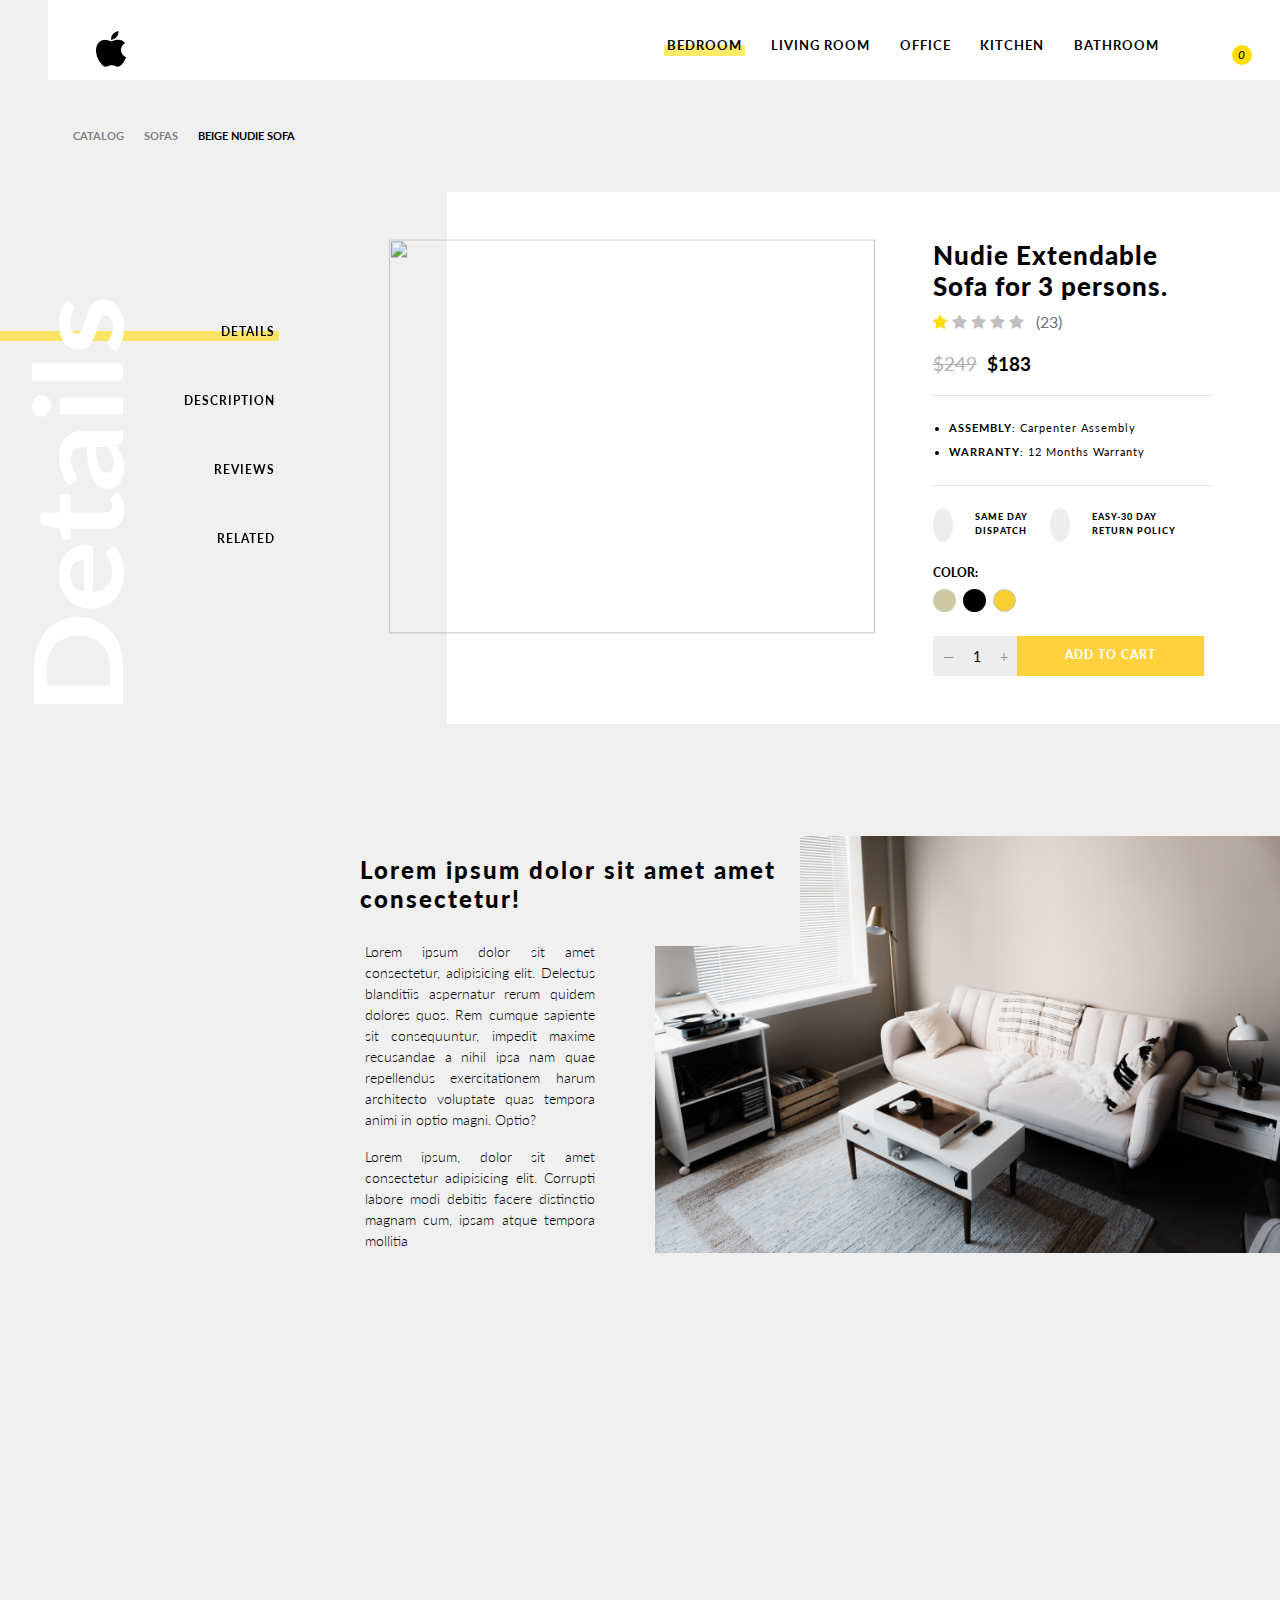
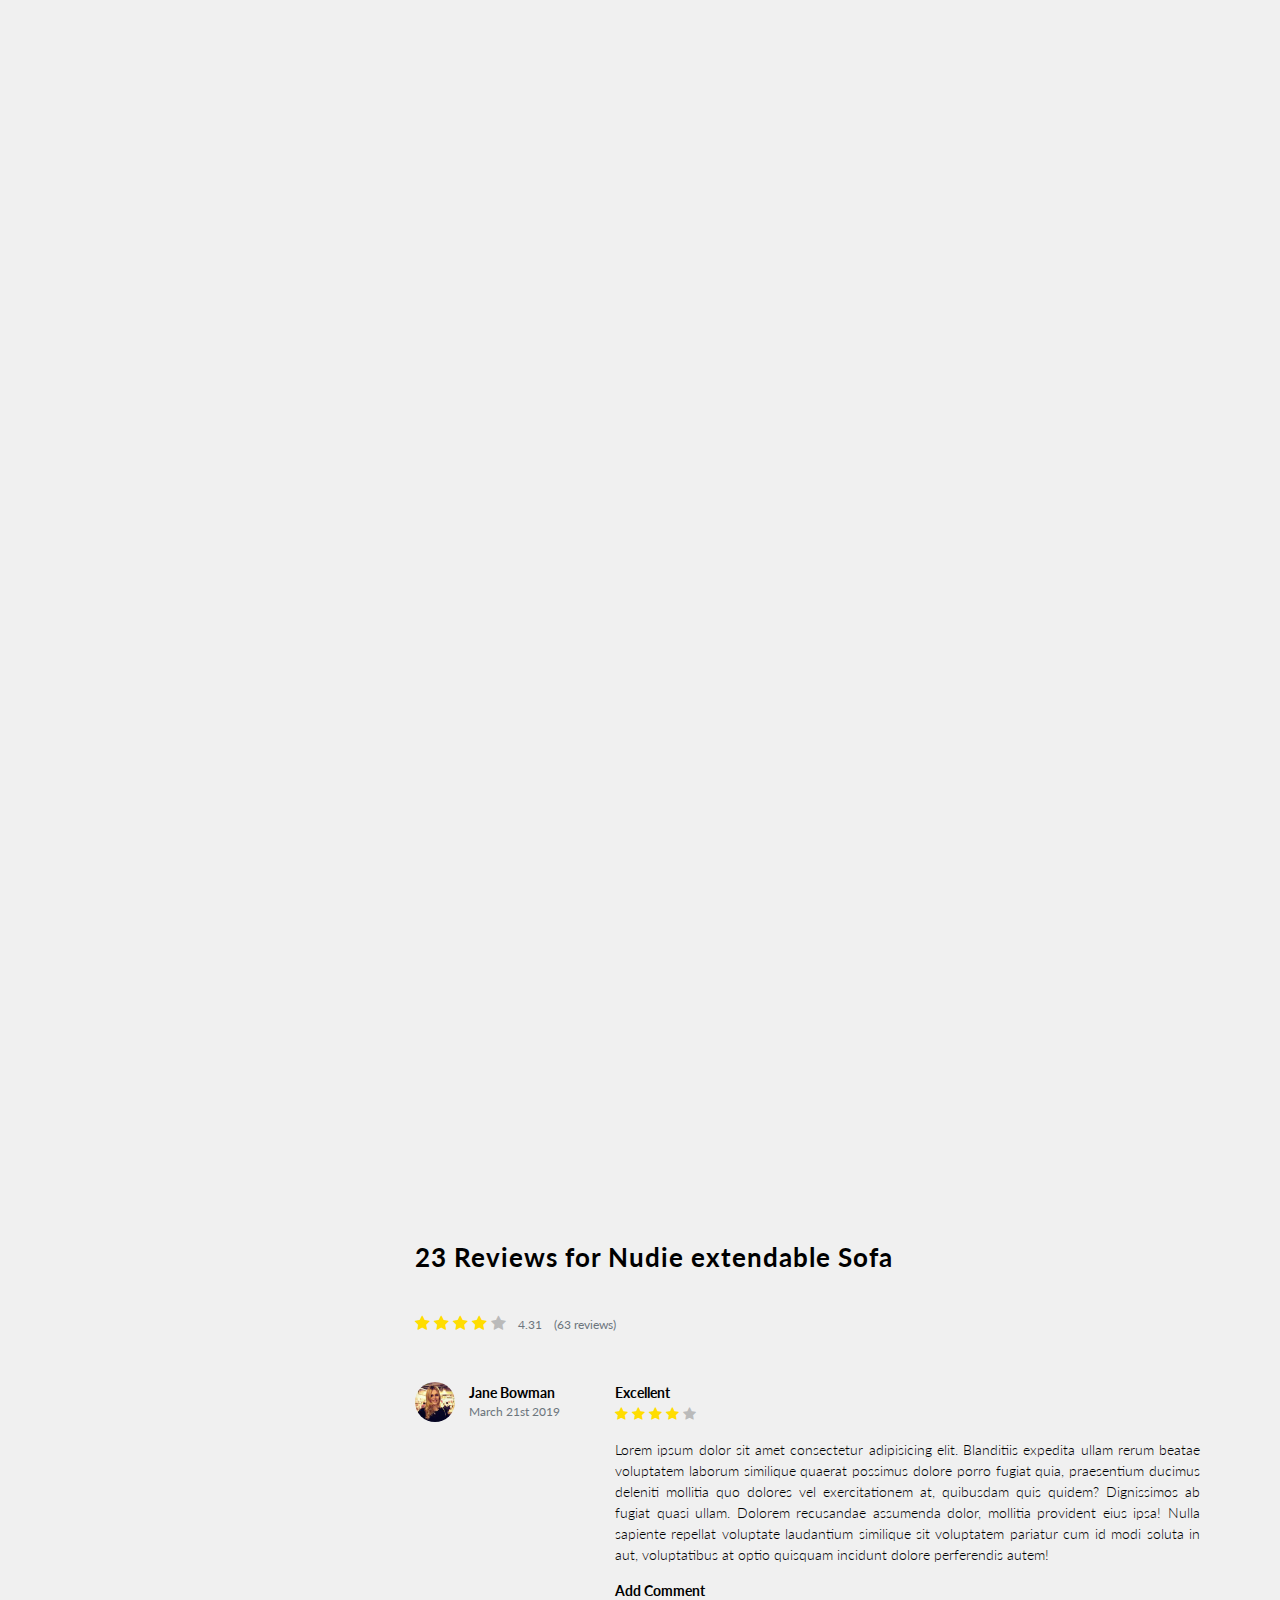
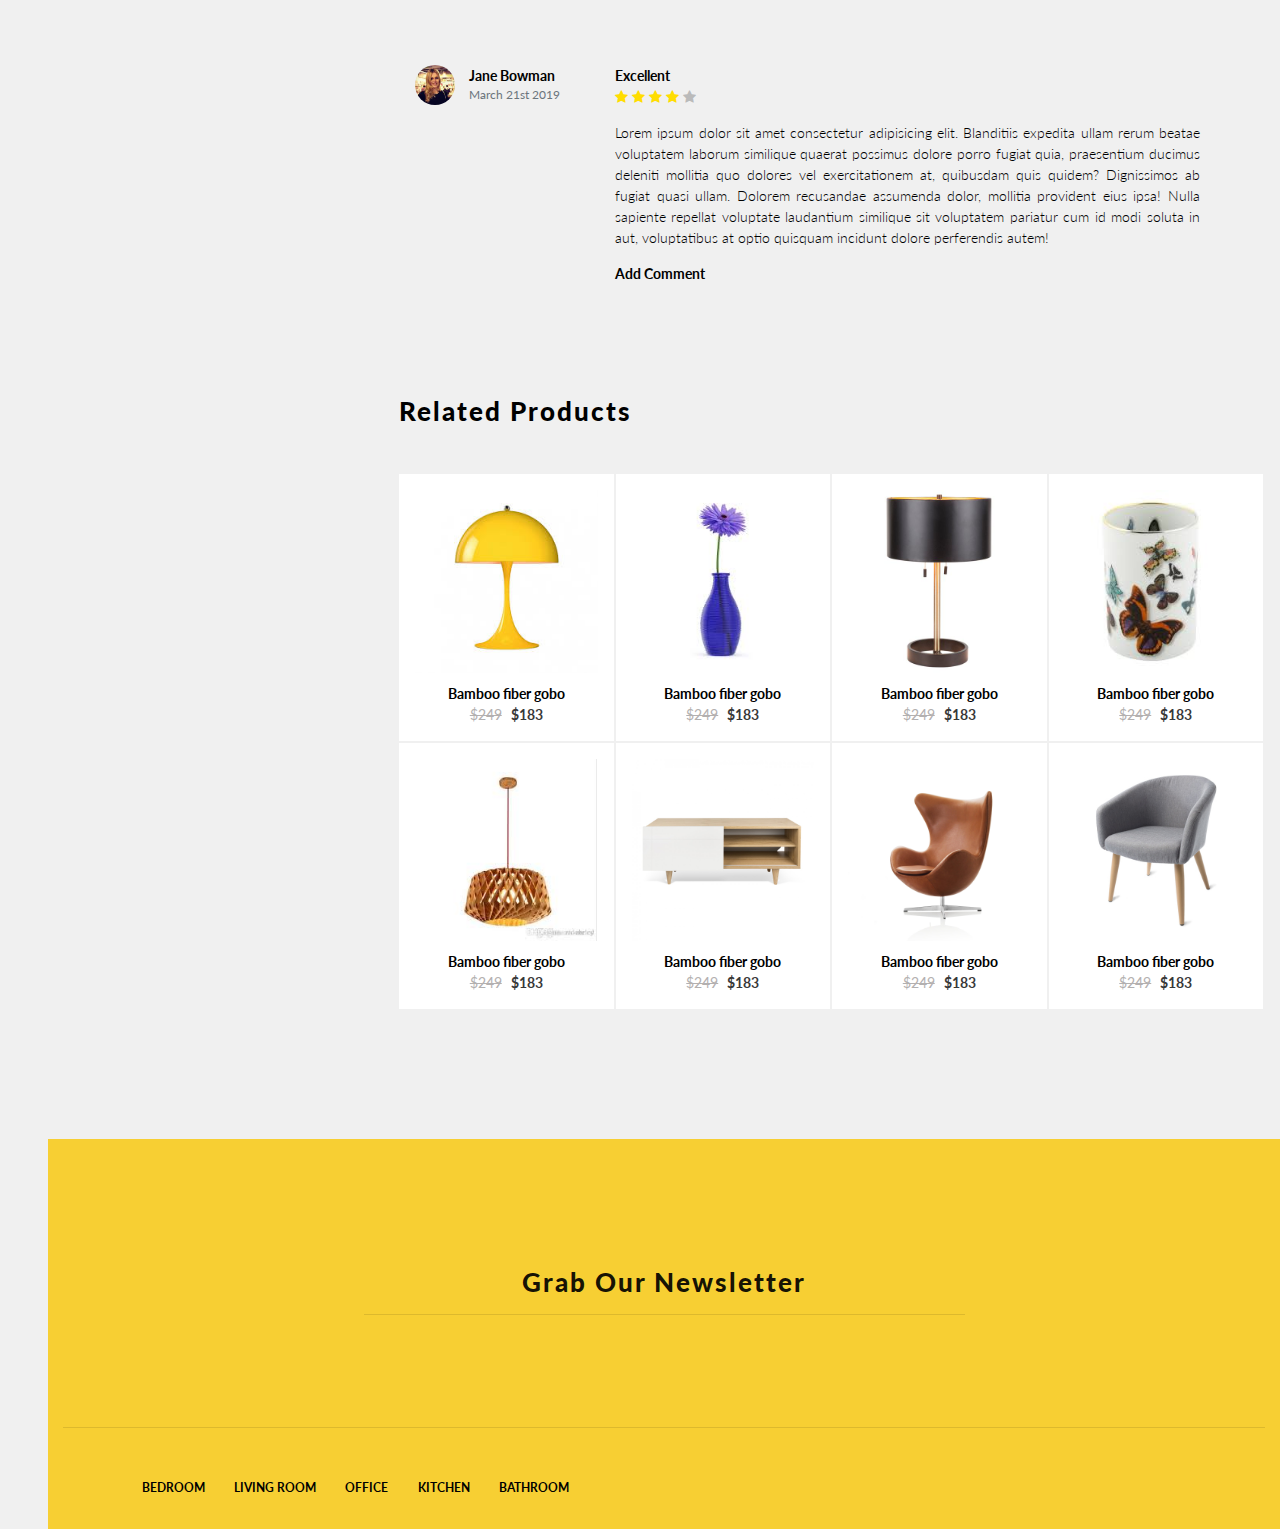
==== commit a466d3e0: "completed" ====
--- a/index.html
+++ b/index.html
@@ -96,11 +96,11 @@
             <div class="col-md-2 col-lg-3 col-12 sidebar d-none d-md-block mt-md-5">
                 <div class="d-flex flex-column align-items-end">
                     <div class="">
-                        <a href="#details" class="">DETAILS</a>
+                        <a href="#details" class="sidebar-link-active">DETAILS</a>
                     </div>
                     <div class=""><a href="#description">DESCRIPTION</a></div>
                     <div class=""><a href="#testimonials">REVIEWS</a></div>
-                    <div class=""><a href="#related-products">CUSTOMTAB</a></div>
+                    <div class=""><a href="#related-products">RELATED</a></div>
                     <div class="">
                         <ul class="nav">
                             <li><i class="icon ion-logo-facebook"></i></li>
@@ -117,7 +117,7 @@
             <!-- <div class="col-md-1"></div> -->
 
             <div class="col-12 col-md-10 col-lg-9 col-sm-12">
-                <section class="row  product  mt-md-0 ml-sm-5 ml-md-0 " id="details">
+                <section class="row  product  mt-md-0 ml-sm-5 ml-md-0 " id="details" data-menu-item="Details">
                     <div class="col-12 col-md-7 col-sm-6 bg-white product-image">
                         <div class="square">
                             <img src="resources/images/nathan-fertig-249917-unsplash.jpg" class="" alt="">
@@ -164,9 +164,15 @@
                         <div class="product-color mt-3">
                             <p><b>COLOR:</b></p>
                             <ul class="nav">
-                                <li style="background-color: #7969055d;"></li>
-                                <li style="background-color: black;"><i class="icon ion-ios-checkmark"></i></li>
-                                <li></li>
+                                <li style="background-color: #7969055d;" onclick="selectColor(this)">
+                                    <i class="icon"></i>
+                                </li>
+                                <li style="background-color: black;" onclick="selectColor(this)">
+                                    <i class="icon ion-ios-checkmark"></i>
+                                </li>
+                                <li style="background-color: #f7cf33" onclick="selectColor(this)">
+                                    <i class="icon"></i>
+                                </li>
                             </ul>
                         </div>
                         <ul class="quantity nav mt-4">
@@ -179,7 +185,7 @@
                         </ul>
                     </div>
                 </section>
-                <section id="description">
+                <section id="description" data-menu-item="Description">
                     <div class="row description ">
                         <div class="col-sm-5 col-lg-4 col-md-5 description-text">
                             <p class="d-none d-sm-block">Lorem ipsum dolor sit amet consectetur, adipisicing elit.
@@ -257,7 +263,7 @@
                         </div>
                     </div>
                 </section>
-                <section class="row my-sm-4 my-md-5 mt-0 " id="testimonials">
+                <section class="row my-sm-4 my-md-5 mt-0 " id="testimonials" data-menu-item="Reviews">
                     <div class="col-12">
                         <h2>23 Reviews for Nudie extendable Sofa</h2>
                         <div class="all-ratings">
@@ -328,7 +334,7 @@
                     </div>
                 </section>
 
-                <section class="row " id="related-products">
+                <section class="row " id="related-products" data-menu-item="Related">
                     <div class="col-12 p-0">
                         <h2><b>Related Products</b></h2>
                     </div>
--- a/resources/css/app.css
+++ b/resources/css/app.css
@@ -9,14 +9,15 @@
     left: 0;
     height: 100%;
     width: 100%;
+    -webkit-transition-property: left, width;
     transition-property: left, width;
-    transition-duration: 2s;
+    -webkit-transition-duration: 2s;
+            transition-duration: 2s;
     z-index: 999;
 }
 
 body {
     font-family: 'Lato', sans-serif;
-    /* background-color: #e3e3e3a2; */
     background-color: #f0f0f0;
     font-size: 14px;
     color: black;
@@ -29,7 +30,7 @@
     height: auto;
 }
 
- #menu   {
+#menu {
     margin-top: -40px;
 }
 
@@ -44,10 +45,12 @@
 }
 
 header #menu div:hover:not(:nth-last-child(-n+3)) a {
+    background: -webkit-gradient(linear, left top, left bottom, color-stop(50%, white), color-stop(50%, #ffdd0096));
     background: linear-gradient(to bottom, white 50%, #ffdd0096 50%);
 }
 
 .menu-link-active {
+    background: -webkit-gradient(linear, left top, left bottom, color-stop(50%, white), color-stop(50%, #ffdd0096));
     background: linear-gradient(to bottom, white 50%, #ffdd0096 50%);
 }
 
@@ -72,7 +75,8 @@
     position: absolute;
     top: 50%;
     left: 50%;
-    transform: translate(-50%, -50%);
+    -webkit-transform: translate(-50%, -50%);
+            transform: translate(-50%, -50%);
 }
 
 .cart-size {
@@ -90,19 +94,22 @@
     position: absolute;
     top: 50%;
     left: 50%;
-    transform: translate(-50%, -50%);
+    -webkit-transform: translate(-50%, -50%);
+            transform: translate(-50%, -50%);
 }
 
 /* product mobile menu */
 
 #product-mobile-menu {
+    position: -webkit-sticky;
     position: sticky;
     top: 0;
     z-index: 100;
     border-top: 1px solid #e3e3e3a2;
     background: white;
     margin-bottom: 1rem;
-    box-shadow: 0px 2px 5px -2px grey;
+    -webkit-box-shadow: 0px 2px 5px -2px grey;
+            box-shadow: 0px 2px 5px -2px grey;
 }
 
 #product-mobile-menu li {
@@ -165,6 +172,7 @@
 /* sidebar */
 
 .sidebar {
+    position: -webkit-sticky;
     position: sticky;
     top: 17rem;
     z-index: 1000;
@@ -187,6 +195,7 @@
 }
 
 .sidebar div a:hover {
+    background: -webkit-gradient(linear, left top, left bottom, color-stop(50%, #f0f0f0), color-stop(50%, #ffdd0096));
     background: linear-gradient(to bottom, #f0f0f0 50%, #ffdd0096 50%);
 }
 
@@ -199,21 +208,26 @@
 }
 
 .sidebar-link-active {
+    background: -webkit-gradient(linear, left top, left bottom, color-stop(50%, #f0f0f0), color-stop(50%, #ffdd0096));
     background: linear-gradient(to bottom, #f0f0f0 50%, #ffdd0096 50%);
 }
 
 #menu-options-overlay {
     position: absolute;
-    top: 45%;
+    top: 35%;
     left: 25%;
-    transform: translate(-50%, -50%) rotate(-90deg);
+    -webkit-transform: translate(-50%, -50%) rotate(-90deg);
+            transform: translate(-50%, -50%) rotate(-90deg);
 }
 
 #menu-options-overlay h3 {
     font-size: 15vh;
     font-weight: bold;
     color: white;
-    transform: scaleY(0.9);
+    -webkit-transform: scaleY(0.9);
+            transform: scaleY(0.9);
+    -webkit-transition: opacity 1s;
+    transition: opacity 1s;
 }
 
 /* //product-details */
@@ -234,7 +248,8 @@
     width: 100%;
     top: 50%;
     left: 50%;
-    transform: translate(-50%, -50%);
+    -webkit-transform: translate(-50%, -50%);
+            transform: translate(-50%, -50%);
     padding-bottom: 100%;
 }
 
@@ -244,7 +259,8 @@
     height: 90%;
     left: -12%;
     top: 50%;
-    transform: translateY(-50%);
+    -webkit-transform: translateY(-50%);
+            transform: translateY(-50%);
 }
 
 .product-details {
@@ -263,10 +279,12 @@
     cursor: pointer;
 }
 
+.all-ratings span,
 .ratings span {
-    color: #e3e3e3a2;
-}
-
+    color: #9b9b9ba2;
+}
+
+.all-ratings .checked,
 .ratings .checked {
     color: #ffdd00;
 }
@@ -323,7 +341,8 @@
     position: absolute;
     top: 50%;
     left: 50%;
-    transform: translate(-50%, -50%);
+    -webkit-transform: translate(-50%, -50%);
+            transform: translate(-50%, -50%);
     font-size: 24px;
     color: white;
 }
@@ -432,11 +451,14 @@
     position: absolute;
     top: 50%;
     left: 50%;
-    transform: translate(-50%, -50%);
+    -webkit-transform: translate(-50%, -50%);
+            transform: translate(-50%, -50%);
     z-index: 20;
     opacity: 0;
+    -webkit-transition: opacity 0.8s;
     transition: opacity 0.8s;
-    transition-delay: 1s;
+    -webkit-transition-delay: 1s;
+            transition-delay: 1s;
 }
 
 .product-video a i.icon {
@@ -444,7 +466,8 @@
     position: absolute;
     top: 50%;
     left: 50%;
-    transform: translate(-50%, -50%);
+    -webkit-transform: translate(-50%, -50%);
+            transform: translate(-50%, -50%);
     font-size: 16px;
     padding: 25px 35px;
     border-radius: 50%;
@@ -481,15 +504,18 @@
     text-align: center;
     font-weight: 700;
     font-size: 16px;
+    -webkit-transition: left 1s;
     transition: left 1s;
-    transition-delay: 1.5s
+    -webkit-transition-delay: 1.5s;
+            transition-delay: 1.5s
 }
 
 .download-pdf a {
     position: absolute;
     top: 50%;
     left: 50%;
-    transform: translate(-50%, -50%);
+    -webkit-transform: translate(-50%, -50%);
+            transform: translate(-50%, -50%);
     width: 100%;
     color: black;
     text-decoration: none;
@@ -505,10 +531,16 @@
     position: absolute;
     top: 14%;
     left: -3%;
-    transform: rotate(-90deg) translateX(-30%);
+    -webkit-transform: rotate(-90deg) translateX(-30%);
+            transform: rotate(-90deg) translateX(-30%);
+    -webkit-transition-property: opacity, -webkit-transform;
+    transition-property: opacity, -webkit-transform;
     transition-property: transform, opacity;
-    transition-duration: 2s;
-    transition-delay: 1s;
+    transition-property: transform, opacity, -webkit-transform;
+    -webkit-transition-duration: 2s;
+            transition-duration: 2s;
+    -webkit-transition-delay: 1s;
+            transition-delay: 1s;
     opacity: 0;
 }
 
--- a/resources/css/queiries.css
+++ b/resources/css/queiries.css
@@ -198,6 +198,10 @@
 
     #menu div {
         padding: 5px 0;
+    }
+
+    .menu-link-active {
+        background: transparent;
     }
 
     .product {
@@ -338,7 +342,8 @@
         margin-top: 5rem;
         margin-bottom: 5rem;
         background-color: white;
-        transform: scale(1);
+        -webkit-transform: scale(1);
+                transform: scale(1);
     }
 
     .description-image img {
